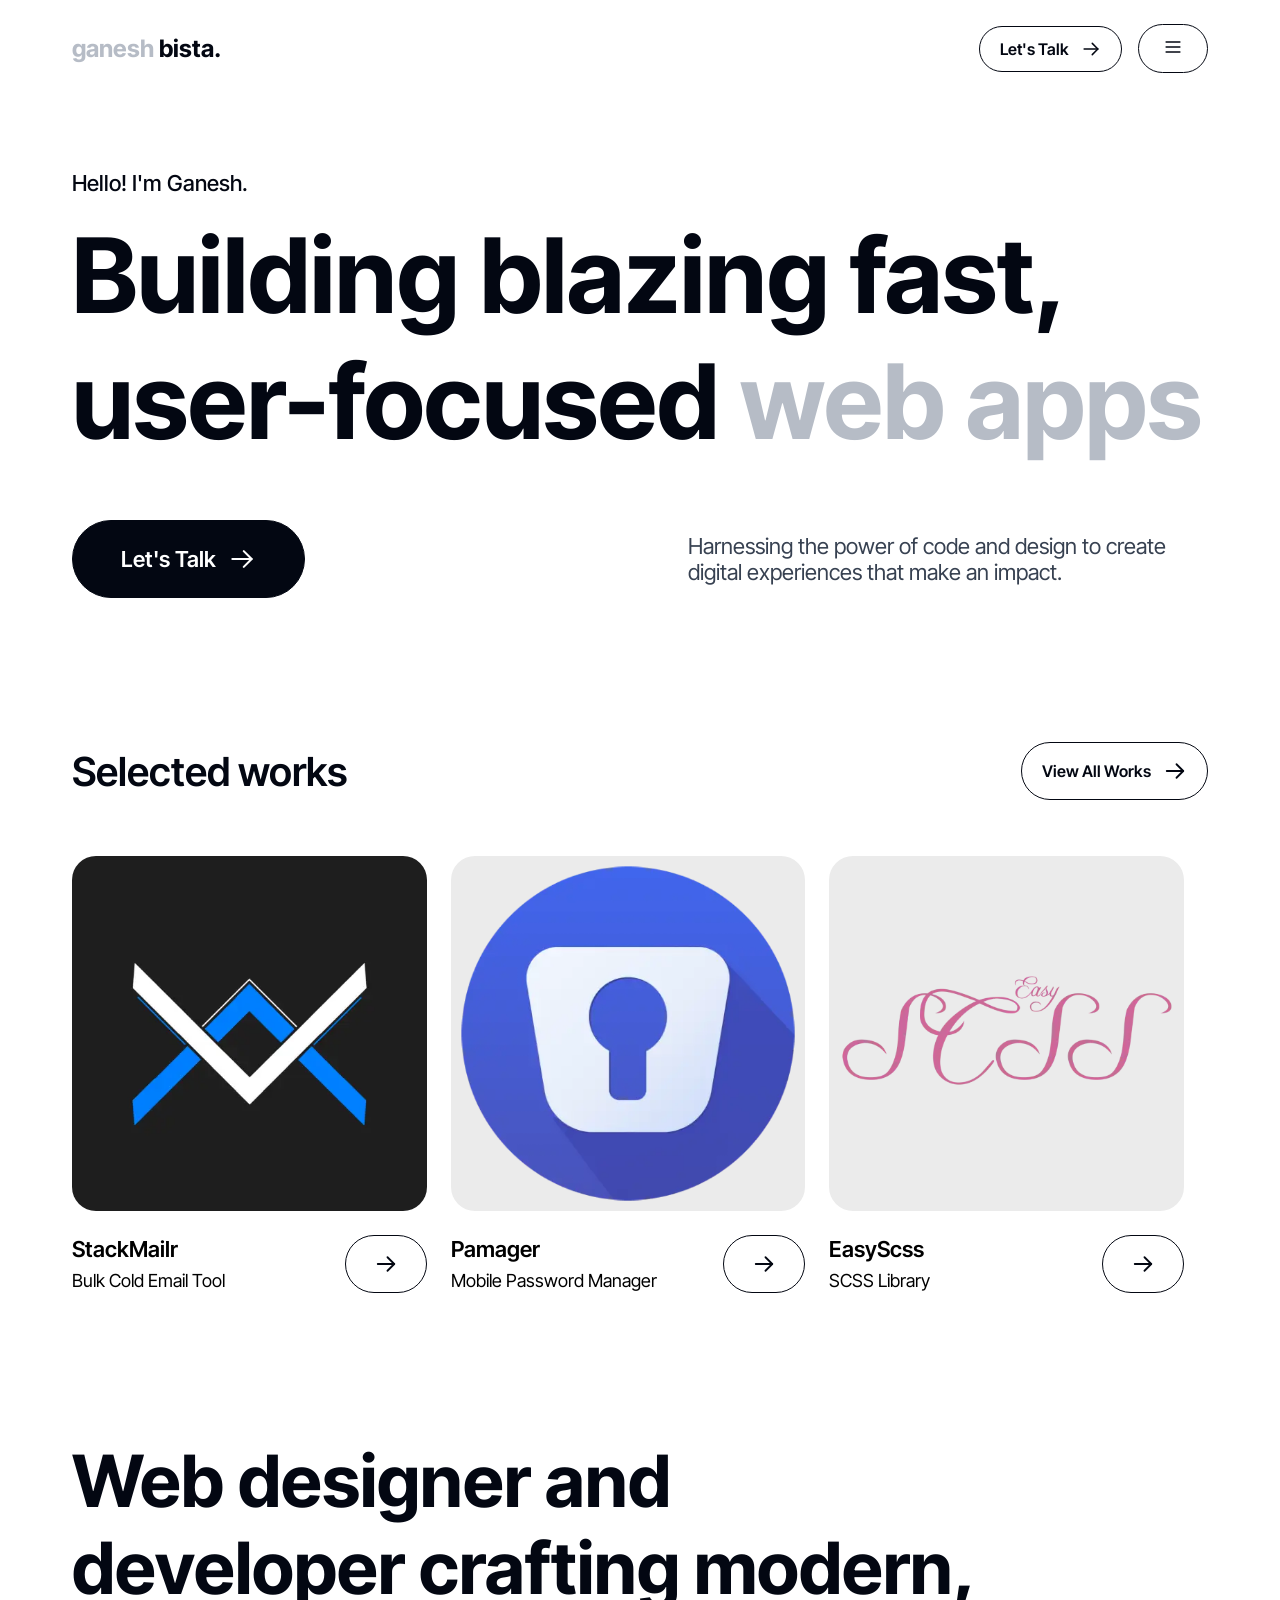
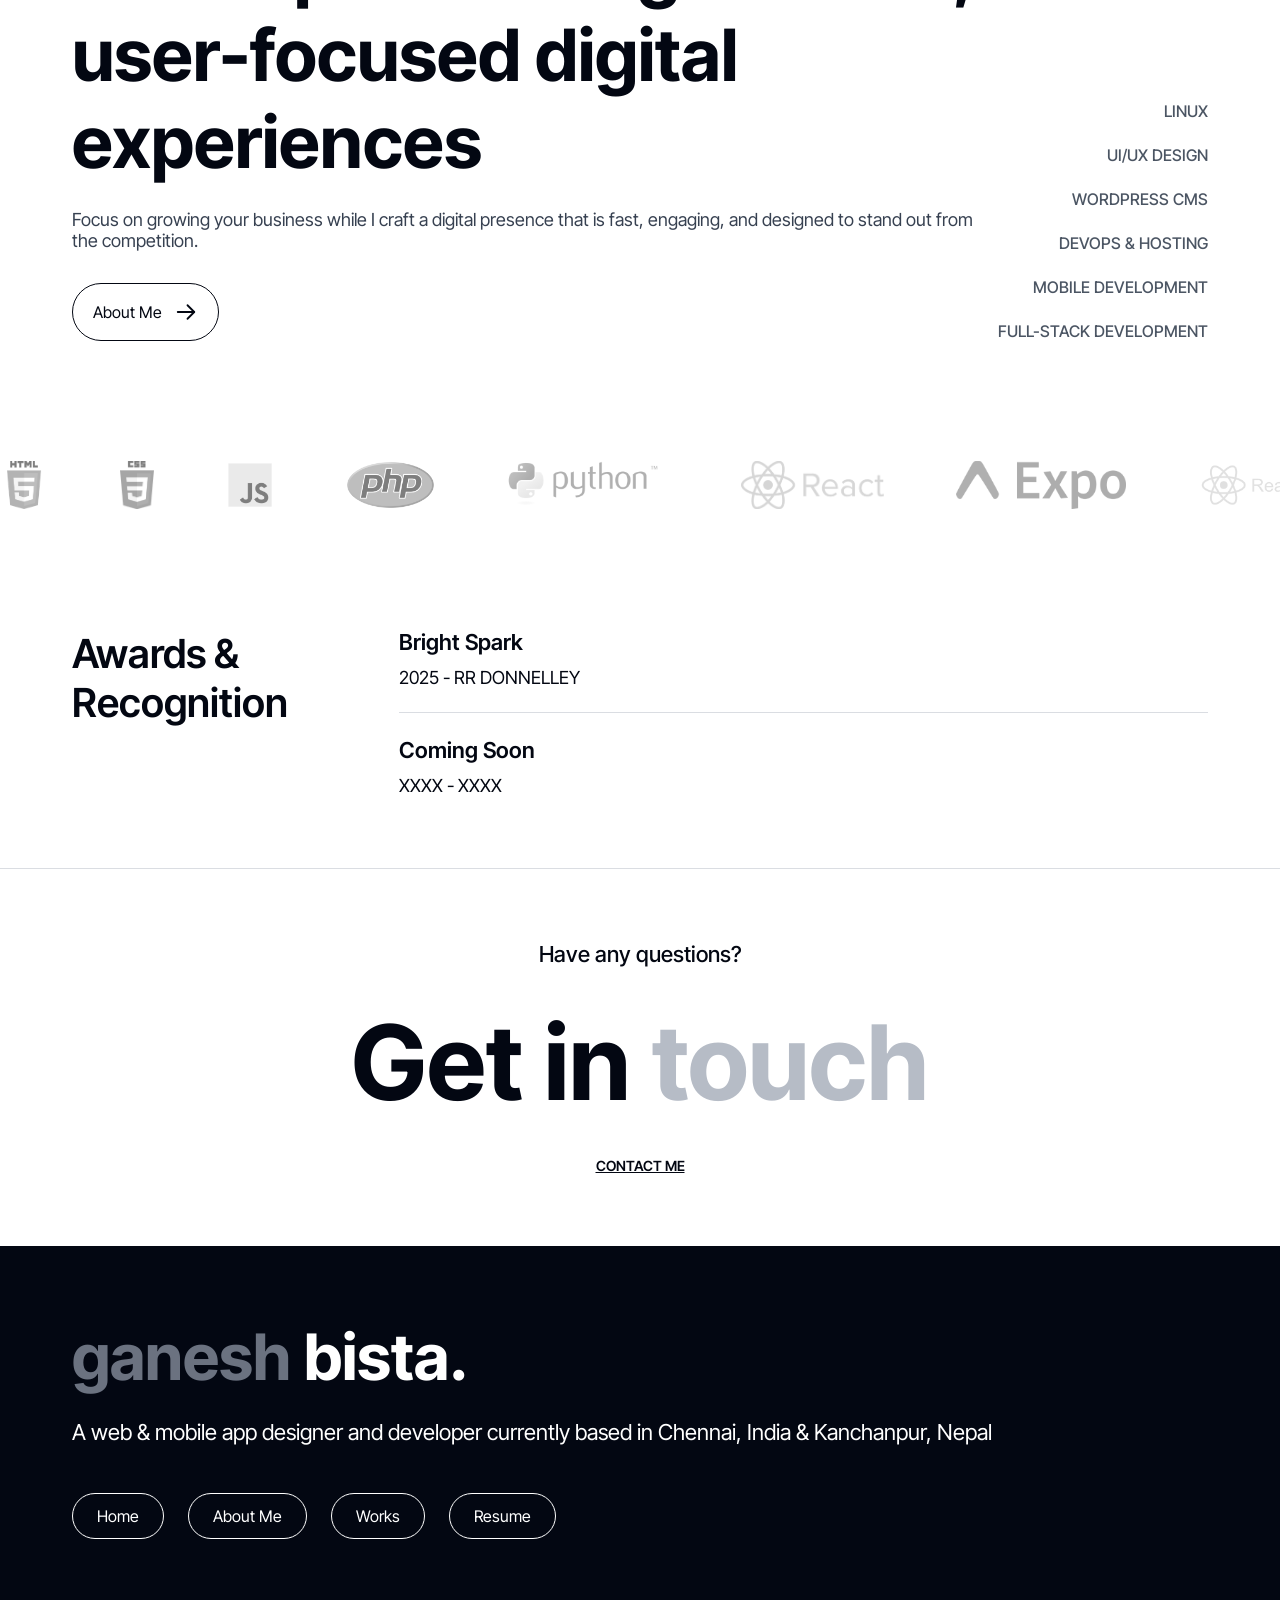
==== index.html @ 6c2a122f "Add files via upload" ====
<!doctype html>
<html lang="en">
  <head>
    <!-- Basic -->
    <meta charset="UTF-8" />
    <meta name="viewport" content="width=device-width, initial-scale=1.0" />

    <title>Ganesh Bista | Full Stack Web & Mobile App Developer</title>

    <meta
      name="description"
      content="Ganesh Bista is a full-stack web and mobile app developer based in Chennai, India and Nepal. Building blazing fast, user-focused websites, web apps, and mobile applications."
    />

    <meta name="author" content="Ganesh Bista" />
    <meta name="robots" content="index, follow, max-image-preview:large" />
    <meta name="googlebot" content="index, follow" />
    <meta name="theme-color" content="#ffffff" />
    <meta name="color-scheme" content="light" />

    <!-- Canonical -->
    <link rel="canonical" href="https://ganeshbista.com/" />

    <!-- Favicon -->
    <link rel="icon" href="./assets/images/favicon.ico" sizes="any" />
    <link rel="icon" type="image/png" href="./assets/images/favicon.png" />

    <!-- Open Graph (Facebook, Discord, LinkedIn, WhatsApp, Telegram) -->
    <meta property="og:type" content="website" />
    <meta property="og:site_name" content="Ganesh Bista" />
    <meta property="og:title" content="Ganesh Bista | Full Stack Developer" />
    <meta
      property="og:description"
      content="Building blazing fast, user-focused web and mobile applications with modern technologies."
    />
    <meta property="og:url" content="https://ganeshbista.com/" />
    <meta
      property="og:image"
      content="https://ganeshbista.com/assets/images/embed.png"
    />
    <meta property="og:image:width" content="1200" />
    <meta property="og:image:height" content="630" />
    <meta property="og:image:alt" content="Ganesh Bista Portfolio" />
    <meta property="og:locale" content="en_US" />

    <!-- Twitter / X -->
    <meta name="twitter:card" content="summary_large_image" />
    <meta name="twitter:title" content="Ganesh Bista | Full Stack Developer" />
    <meta
      name="twitter:description"
      content="Building blazing fast, user-focused web and mobile applications."
    />
    <meta
      name="twitter:image"
      content="https://ganeshbista.com/assets/images/embed.png"
    />
    <!-- <meta name="twitter:creator" content="@ganeshbistakaji" /> -->

    <!-- Mobile -->
    <!-- <meta name="mobile-web-app-capable" content="yes" /> -->
    <!-- <meta name="apple-mobile-web-app-capable" content="yes" /> -->
    <!-- <meta name="apple-mobile-web-app-title" content="Ganesh Bista" /> -->
    <!-- <meta name="apple-mobile-web-app-status-bar-style" content="black" /> -->

    <!-- PWA -->
    <!-- <link rel="manifest" href="/manifest.json" /> -->

    <!-- Preconnect -->
    <link rel="preconnect" href="https://fonts.googleapis.com" />
    <link rel="preconnect" href="https://fonts.gstatic.com" crossorigin />

    <!-- Schema.org JSON-LD -->
    <script type="application/ld+json">
      {
        "@context": "https://schema.org",
        "@type": "Person",
        "name": "Ganesh Bista",
        "url": "https://ganeshbista.com",
        "jobTitle": "Full Stack Web & Mobile App Developer",
        "description": "Full-stack developer specializing in web applications, mobile apps, UI/UX design, and modern digital experiences.",
        "sameAs": [
          "https://github.com/ganeshbistakaji",
          "https://github.com/deadbushmc",
          "https://www.linkedin.com/in/ganesh-bista-444a46316"
        ],
        "knowsAbout": [
          "HTML",
          "CSS",
          "JavaScript",
          "PHP",
          "React",
          "React Native",
          "MySQL",
          "UI UX Design",
          "Mobile Development",
          "Full Stack Development"
        ]
      }
    </script>
    <link rel="stylesheet" href="./assets/style/index.css" />
    <link rel="stylesheet" href="./assets/style/global.css" />
  </head>
  <body>
    <div class="main">
      <header class="navbar">
        <div class="main-nav">
          <a href="./index.html" class="site-icon"
            ><span class="first-name">ganesh</span>
            <span class="last-name">bista.</span></a
          >
          <div class="right">
            <a href="./contact.html" class="contact hide-mb">
              <span>Let's Talk</span>
              <svg
                width="100%"
                height="100%"
                viewBox="0 0 20 20"
                fill="none"
                xmlns="http://www.w3.org/2000/svg"
              >
                <path
                  d="M3.125 10H16.875"
                  stroke="currentColor"
                  stroke-width="1.5"
                  stroke-linecap="round"
                  stroke-linejoin="round"
                ></path>
                <path
                  d="M11.25 4.375L16.875 10L11.25 15.625"
                  stroke="currentColor"
                  stroke-width="1.5"
                  stroke-linecap="round"
                  stroke-linejoin="round"
                ></path>
              </svg>
            </a>

            <button class="hamburger">
              <svg
                class="navbar-inactive-burger"
                width="100%"
                height="100%"
                viewBox="0 0 20 20"
                fill="none"
                xmlns="http://www.w3.org/2000/svg"
              >
                <path
                  d="M3.125 10H16.875"
                  stroke="currentColor"
                  stroke-width="1.5"
                  stroke-linecap="round"
                  stroke-linejoin="round"
                ></path>
                <path
                  d="M3.125 5H16.875"
                  stroke="currentColor"
                  stroke-width="1.5"
                  stroke-linecap="round"
                  stroke-linejoin="round"
                ></path>
                <path
                  d="M3.125 15H16.875"
                  stroke="currentColor"
                  stroke-width="1.5"
                  stroke-linecap="round"
                  stroke-linejoin="round"
                ></path>
              </svg>
              <svg
                class="navbar-active-burger"
                width="100%"
                height="100%"
                viewBox="0 0 20 20"
                fill="none"
                xmlns="http://www.w3.org/2000/svg"
              >
                <path
                  d="M15.625 4.375L4.375 15.625"
                  stroke="currentColor"
                  stroke-width="1.5"
                  stroke-linecap="round"
                  stroke-linejoin="round"
                ></path>
                <path
                  d="M15.625 15.625L4.375 4.375"
                  stroke="currentColor"
                  stroke-width="1.5"
                  stroke-linecap="round"
                  stroke-linejoin="round"
                ></path>
              </svg>
            </button>
          </div>
        </div>
        <div class="nav-line-cont">
          <div class="nav-line"></div>
        </div>

        <div class="nav-dropdown">
          <div class="nav-dropdown-inner">
            <ul class="nav-links">
              <li class="nav-link">
                <a href="./index.html" class="link">Home<span>(01)</span></a>
                <a href="./index.html" class="button-link hide-mb">
                  <svg
                    width="100%"
                    height="100%"
                    viewBox="0 0 20 20"
                    fill="none"
                    xmlns="http://www.w3.org/2000/svg"
                  >
                    <path
                      d="M3.125 10H16.875"
                      stroke="currentColor"
                      stroke-width="1.5"
                      stroke-linecap="round"
                      stroke-linejoin="round"
                    ></path>
                    <path
                      d="M11.25 4.375L16.875 10L11.25 15.625"
                      stroke="currentColor"
                      stroke-width="1.5"
                      stroke-linecap="round"
                      stroke-linejoin="round"
                    ></path>
                  </svg>
                </a>
              </li>
              <li class="nav-link">
                <a href="./about.html" class="link"
                  >About Me<span>(02)</span></a
                >
                <a href="./about.html" class="button-link hide-mb">
                  <svg
                    width="100%"
                    height="100%"
                    viewBox="0 0 20 20"
                    fill="none"
                    xmlns="http://www.w3.org/2000/svg"
                  >
                    <path
                      d="M3.125 10H16.875"
                      stroke="currentColor"
                      stroke-width="1.5"
                      stroke-linecap="round"
                      stroke-linejoin="round"
                    ></path>
                    <path
                      d="M11.25 4.375L16.875 10L11.25 15.625"
                      stroke="currentColor"
                      stroke-width="1.5"
                      stroke-linecap="round"
                      stroke-linejoin="round"
                    ></path>
                  </svg>
                </a>
              </li>
              <li class="nav-link">
                <a href="./works.html" class="link">Works<span>(03)</span></a>
                <a href="./works.html" class="button-link hide-mb">
                  <svg
                    width="100%"
                    height="100%"
                    viewBox="0 0 20 20"
                    fill="none"
                    xmlns="http://www.w3.org/2000/svg"
                  >
                    <path
                      d="M3.125 10H16.875"
                      stroke="currentColor"
                      stroke-width="1.5"
                      stroke-linecap="round"
                      stroke-linejoin="round"
                    ></path>
                    <path
                      d="M11.25 4.375L16.875 10L11.25 15.625"
                      stroke="currentColor"
                      stroke-width="1.5"
                      stroke-linecap="round"
                      stroke-linejoin="round"
                    ></path>
                  </svg>
                </a>
              </li>
            </ul>

            <div class="nav-line-cont-inner">
              <div class="nav-line"></div>
            </div>

            <div class="socials">
              <div class="socials-left">
                <p class="follow-me-txt">Follow me.</p>
                <ul class="socials-link">
                  <li class="social-link">
                    <a
                      target="_blank"
                      href="https://github.com/ganeshbistakaji"
                      class="link"
                      >Github<span>(@ganeshbistakaji)</span>
                      <svg
                        width="100%"
                        height="100%"
                        viewBox="0 0 24 24"
                        fill="none"
                        xmlns="http://www.w3.org/2000/svg"
                      >
                        <path
                          d="M6 18L18 6"
                          stroke="currentColor"
                          stroke-width="1.5"
                          stroke-linecap="round"
                          stroke-linejoin="round"
                        ></path>
                        <path
                          d="M8.25 6H18V15.75"
                          stroke="currentColor"
                          stroke-width="1.5"
                          stroke-linecap="round"
                          stroke-linejoin="round"
                        ></path></svg
                    ></a>
                  </li>
                  <li class="social-link">
                    <a
                      target="_blank"
                      href="https://github.com/deadbushmc"
                      class="link"
                      >Github<span>(@deadbushmc)</span>
                      <svg
                        width="100%"
                        height="100%"
                        viewBox="0 0 24 24"
                        fill="none"
                        xmlns="http://www.w3.org/2000/svg"
                      >
                        <path
                          d="M6 18L18 6"
                          stroke="currentColor"
                          stroke-width="1.5"
                          stroke-linecap="round"
                          stroke-linejoin="round"
                        ></path>
                        <path
                          d="M8.25 6H18V15.75"
                          stroke="currentColor"
                          stroke-width="1.5"
                          stroke-linecap="round"
                          stroke-linejoin="round"
                        ></path></svg
                    ></a>
                  </li>
                  <li class="social-link">
                    <a
                      target="_blank"
                      href="https://in.linkedin.com/in/ganesh-bista-444a46316"
                      class="link"
                      >Linked in
                      <svg
                        width="100%"
                        height="100%"
                        viewBox="0 0 24 24"
                        fill="none"
                        xmlns="http://www.w3.org/2000/svg"
                      >
                        <path
                          d="M6 18L18 6"
                          stroke="currentColor"
                          stroke-width="1.5"
                          stroke-linecap="round"
                          stroke-linejoin="round"
                        ></path>
                        <path
                          d="M8.25 6H18V15.75"
                          stroke="currentColor"
                          stroke-width="1.5"
                          stroke-linecap="round"
                          stroke-linejoin="round"
                        ></path></svg
                    ></a>
                  </li>
                </ul>
              </div>
              <div class="socials-right">
                <p class="query">Reach out to me.</p>
                <form id="query-form-nav" class="query-form-nav">
                  <input
                    type="text"
                    id="query-nav-msg"
                    placeholder="Write your query"
                    required
                  />
                  <button type="submit">
                    <svg
                      width="100%"
                      height="100%"
                      viewBox="0 0 24 24"
                      fill="none"
                      xmlns="http://www.w3.org/2000/svg"
                    >
                      <path
                        d="M6 18L18 6"
                        stroke="currentColor"
                        stroke-width="1.5"
                        stroke-linecap="round"
                        stroke-linejoin="round"
                      ></path>
                      <path
                        d="M8.25 6H18V15.75"
                        stroke="currentColor"
                        stroke-width="1.5"
                        stroke-linecap="round"
                        stroke-linejoin="round"
                      ></path>
                    </svg>
                  </button>
                </form>
              </div>
            </div>
          </div>
        </div>
      </header>

      <section class="section-intro section-boxed">
        <p class="greetings">Hello! I'm Ganesh.</p>
        <h1 class="basic-bio">
          Building blazing fast, user-focused <span>web apps</span>
        </h1>
        <div class="contact-page">
          <a href="./contact.html" class="contact">
            <span>Let's Talk</span>
            <svg
              width="100%"
              height="100%"
              viewBox="0 0 20 20"
              fill="none"
              xmlns="http://www.w3.org/2000/svg"
            >
              <path
                d="M3.125 10H16.875"
                stroke="currentColor"
                stroke-width="1.5"
                stroke-linecap="round"
                stroke-linejoin="round"
              ></path>
              <path
                d="M11.25 4.375L16.875 10L11.25 15.625"
                stroke="currentColor"
                stroke-width="1.5"
                stroke-linecap="round"
                stroke-linejoin="round"
              ></path>
            </svg>
          </a>

          <p class="contact-desc">
            Harnessing the power of code and design to create digital
            experiences that make an impact.
          </p>
        </div>
      </section>

      <section class="section-works section-boxed">
        <div class="top">
          <p class="section-title">Selected works</p>
          <a href="/works" class="works hide-mb">
            <span>View All Works</span>
            <svg
              width="100%"
              height="100%"
              viewBox="0 0 20 20"
              fill="none"
              xmlns="http://www.w3.org/2000/svg"
            >
              <path
                d="M3.125 10H16.875"
                stroke="currentColor"
                stroke-width="1.5"
                stroke-linecap="round"
                stroke-linejoin="round"
              ></path>
              <path
                d="M11.25 4.375L16.875 10L11.25 15.625"
                stroke="currentColor"
                stroke-width="1.5"
                stroke-linecap="round"
                stroke-linejoin="round"
              ></path>
            </svg>
          </a>
        </div>
        <ul class="all-works">
          <li class="work">
            <a
              href="https://github.com/ganeshbistakaji/StackMailr"
              class="work-img-cont"
            >
              <img
                src="./assets/images/stackMailr.webp"
                alt=""
                class="work-img"
              />
            </a>
            <div class="work-desc">
              <div class="left">
                <p class="work-title">StackMailr</p>
                <p class="work-type">Bulk Cold Email Tool</p>
              </div>
              <a
                href="https://github.com/ganeshbistakaji/StackMailr"
                class="work-view-more"
              >
                <svg
                  width="100%"
                  height="100%"
                  viewBox="0 0 20 20"
                  fill="none"
                  xmlns="http://www.w3.org/2000/svg"
                >
                  <path
                    d="M3.125 10H16.875"
                    stroke="currentColor"
                    stroke-width="1.5"
                    stroke-linecap="round"
                    stroke-linejoin="round"
                  ></path>
                  <path
                    d="M11.25 4.375L16.875 10L11.25 15.625"
                    stroke="currentColor"
                    stroke-width="1.5"
                    stroke-linecap="round"
                    stroke-linejoin="round"
                  ></path>
                </svg>
              </a>
            </div>
          </li>
          <li class="work">
            <a
              href="https://github.com/ganeshbistakaji/Pamager"
              class="work-img-cont"
            >
              <img src="./assets/images/pamager.webp" alt="" class="work-img" />
            </a>
            <div class="work-desc">
              <div class="left">
                <p class="work-title">Pamager</p>
                <p class="work-type">Mobile Password Manager</p>
              </div>
              <a
                href="https://github.com/ganeshbistakaji/Pamager"
                class="work-view-more"
              >
                <svg
                  width="100%"
                  height="100%"
                  viewBox="0 0 20 20"
                  fill="none"
                  xmlns="http://www.w3.org/2000/svg"
                >
                  <path
                    d="M3.125 10H16.875"
                    stroke="currentColor"
                    stroke-width="1.5"
                    stroke-linecap="round"
                    stroke-linejoin="round"
                  ></path>
                  <path
                    d="M11.25 4.375L16.875 10L11.25 15.625"
                    stroke="currentColor"
                    stroke-width="1.5"
                    stroke-linecap="round"
                    stroke-linejoin="round"
                  ></path>
                </svg>
              </a>
            </div>
          </li>
          <li class="work">
            <a
              href="https://github.com/ganeshbistakaji/EasySCSS"
              class="work-img-cont"
            >
              <img
                src="./assets/images/easyScss.webp"
                alt=""
                class="work-img"
              />
            </a>
            <div class="work-desc">
              <div class="left">
                <p class="work-title">EasyScss</p>
                <p class="work-type">SCSS Library</p>
              </div>
              <a
                href="https://github.com/ganeshbistakaji/EasySCSS"
                class="work-view-more"
              >
                <svg
                  width="100%"
                  height="100%"
                  viewBox="0 0 20 20"
                  fill="none"
                  xmlns="http://www.w3.org/2000/svg"
                >
                  <path
                    d="M3.125 10H16.875"
                    stroke="currentColor"
                    stroke-width="1.5"
                    stroke-linecap="round"
                    stroke-linejoin="round"
                  ></path>
                  <path
                    d="M11.25 4.375L16.875 10L11.25 15.625"
                    stroke="currentColor"
                    stroke-width="1.5"
                    stroke-linecap="round"
                    stroke-linejoin="round"
                  ></path>
                </svg>
              </a>
            </div>
          </li>
        </ul>
        <a href="/works" class="works-mb hide-pc hide-tb">
          <span>View All Works</span>
          <svg
            width="100%"
            height="100%"
            viewBox="0 0 20 20"
            fill="none"
            xmlns="http://www.w3.org/2000/svg"
          >
            <path
              d="M3.125 10H16.875"
              stroke="currentColor"
              stroke-width="1.5"
              stroke-linecap="round"
              stroke-linejoin="round"
            ></path>
            <path
              d="M11.25 4.375L16.875 10L11.25 15.625"
              stroke="currentColor"
              stroke-width="1.5"
              stroke-linecap="round"
              stroke-linejoin="round"
            ></path>
          </svg>
        </a>
      </section>

      <section class="section-skills section-boxed">
        <div class="left">
          <h2 class="skills-heading">
            Web designer and developer crafting modern, user-focused digital
            experiences
          </h2>
          <p class="skills-desc">
            Focus on growing your business while I craft a digital presence that
            is fast, engaging, and designed to stand out from the competition.
          </p>
          <a href="/about" class="about">
            <span>About Me</span>
            <svg
              width="100%"
              height="100%"
              viewBox="0 0 20 20"
              fill="none"
              xmlns="http://www.w3.org/2000/svg"
            >
              <path
                d="M3.125 10H16.875"
                stroke="currentColor"
                stroke-width="1.5"
                stroke-linecap="round"
                stroke-linejoin="round"
              ></path>
              <path
                d="M11.25 4.375L16.875 10L11.25 15.625"
                stroke="currentColor"
                stroke-width="1.5"
                stroke-linecap="round"
                stroke-linejoin="round"
              ></path>
            </svg>
          </a>
        </div>
        <ul class="skills">
          <li class="skill">
            <p class="skill-name">Linux</p>
          </li>
          <li class="skill">
            <p class="skill-name">UI/UX Design</p>
          </li>
          <li class="skill">
            <p class="skill-name">Wordpress CMS</p>
          </li>
          <li class="skill">
            <p class="skill-name">DevOps & Hosting</p>
          </li>
          <li class="skill">
            <p class="skill-name">Mobile Development</p>
          </li>
          <li class="skill">
            <p class="skill-name">Full-Stack Development</p>
          </li>
        </ul>
      </section>

      <section class="section-lang-tool section-full">
        <ul class="lang-tools">
          <li class="lang-tool">
            <img src="./assets/images/skills/html.png" alt="" />
          </li>
          <li class="lang-tool">
            <img src="./assets/images/skills/css.png" alt="" />
          </li>
          <li class="lang-tool">
            <img src="./assets/images/skills/js.png" alt="" />
          </li>
          <li class="lang-tool">
            <img src="./assets/images/skills/php.png" alt="" />
          </li>
          <li class="lang-tool">
            <img src="./assets/images/skills/python.png" alt="" />
          </li>
          <li class="lang-tool">
            <img src="./assets/images/skills/react.png" alt="" />
          </li>
          <li class="lang-tool">
            <img src="./assets/images/skills/expo.png" alt="" />
          </li>
          <li class="lang-tool">
            <img src="./assets/images/skills/react-native.png" alt="" />
          </li>
          <li class="lang-tool">
            <img src="./assets/images/skills/mysql.png" alt="" />
          </li>
          <li class="lang-tool">
            <img src="./assets/images/skills/ubuntu.png" alt="" />
          </li>
          <li class="lang-tool">
            <img src="./assets/images/skills/debian.webp" alt="" />
          </li>
          <li class="lang-tool">
            <img src="./assets/images/skills/vscode.png" alt="" />
          </li>
          <li class="lang-tool">
            <img src="./assets/images/skills/xampp.png" alt="" />
          </li>
          <li class="lang-tool">
            <img src="./assets/images/skills/figma.webp" alt="" />
          </li>
        </ul>
        <ul class="lang-tools" aria-hidden>
          <li class="lang-tool">
            <img src="./assets/images/skills/html.png" alt="" />
          </li>
          <li class="lang-tool">
            <img src="./assets/images/skills/css.png" alt="" />
          </li>
          <li class="lang-tool">
            <img src="./assets/images/skills/js.png" alt="" />
          </li>
          <li class="lang-tool">
            <img src="./assets/images/skills/php.png" alt="" />
          </li>
          <li class="lang-tool">
            <img src="./assets/images/skills/python.png" alt="" />
          </li>
          <li class="lang-tool">
            <img src="./assets/images/skills/react.png" alt="" />
          </li>
          <li class="lang-tool">
            <img src="./assets/images/skills/expo.png" alt="" />
          </li>
          <li class="lang-tool">
            <img src="./assets/images/skills/react-native.png" alt="" />
          </li>
          <li class="lang-tool">
            <img src="./assets/images/skills/mysql.png" alt="" />
          </li>
          <li class="lang-tool">
            <img src="./assets/images/skills/ubuntu.png" alt="" />
          </li>
          <li class="lang-tool">
            <img src="./assets/images/skills/debian.webp" alt="" />
          </li>
          <li class="lang-tool">
            <img src="./assets/images/skills/vscode.png" alt="" />
          </li>
          <li class="lang-tool">
            <img src="./assets/images/skills/xampp.png" alt="" />
          </li>
          <li class="lang-tool">
            <img src="./assets/images/skills/figma.webp" alt="" />
          </li>
        </ul>
      </section>

      <section class="section-recognition section-boxed">
        <div class="inner-section">
          <div class="left">
            <h4 class="recognition-main-title">Awards & Recognition</h4>
          </div>
          <div class="right">
            <div class="recognition">
              <h4 class="recognition-title">Bright Spark</h4>
              <p class="recognition-type">2025 - RR Donnelley</p>
            </div>
            <div class="recognition-divider"></div>
            <div class="recognition">
              <h4 class="recognition-title">Coming Soon</h4>
              <p class="recognition-type">XXXX - XXXX</p>
            </div>
            <!-- <div class="recognition-divider"></div> -->
          </div>
        </div>
      </section>

      <section class="section-divider section-full"></section>

      <section class="section-get-in-touch section-boxed">
        <p class="query-desc">Have any questions?</p>
        <h2 class="query-title">Get in <span>touch</span></h2>
        <a href="./contact.html" class="contact">Contact Me</a>
      </section>

      <footer class="footer">
        <div class="footer-inner section-boxed">
          <a href="./index.html" class="site-icon-footer"
            ><span class="first-name">ganesh</span>
            <span class="last-name">bista.</span></a
          >
          <p class="site-desc">
            A web & mobile app designer and developer currently based in
            Chennai, India & Kanchanpur, Nepal
          </p>

          <ul class="links-list">
            <li class="link-list">
              <a href="./index.html" class="link">Home</a>
            </li>
            <li class="link-list">
              <a href="./about.html" class="link">About Me</a>
            </li>
            <li class="link-list">
              <a href="./works.html" class="link">Works</a>
            </li>
            <li class="link-list">
              <a
                target="_blank"
                href="https://drive.google.com/file/d/1GgtidjR2J9SiM4xgHislD2yOGRKMNH2o/view?usp=sharing"
                class="link"
                >Resume</a
              >
            </li>
          </ul>
        </div>
      </footer>
    </div>

    <script src="./assets/js/navbar.js"></script>
    <script src="./assets/js/contact.js"></script>
  </body>
</html>
---- assets/style/index.css ----
@import url("https://fonts.googleapis.com/css2?family=Inter+Tight:ital,wght@0,100..900;1,100..900&display=swap");
.section-intro,
.section-works {
  display: flex;
  flex-direction: column;
}

.section-skills {
  display: flex;
}

.section-intro .greetings {
  font-size: 22px;
  font-weight: 500;
  color: #030712;
  margin-bottom: 16px;
}
.section-intro .basic-bio {
  font-size: 104px;
  font-weight: 700;
  color: #030712;
  margin-bottom: 56px;
}
.section-intro .basic-bio span {
  color: #B6BCC6;
}
.section-intro .contact-page {
  width: 100%;
  display: flex;
  align-items: center;
  justify-content: space-between;
  gap: 24px;
}
.section-intro .contact-page .contact {
  padding: 24px 48px;
  font-size: 22px;
  font-weight: 600;
  display: flex;
  align-items: center;
  gap: 12px;
  color: #ffffff;
  border: 1px solid #030712;
  background-color: #030712;
  border-radius: 1000px;
  transition: all 0.2s ease;
}
.section-intro .contact-page .contact svg {
  width: 28px;
  height: 28px;
}
.section-intro .contact-page .contact svg path {
  stroke: #ffffff;
  transition: all 0.2s ease;
}
.section-intro .contact-page .contact:hover {
  color: #030712;
  background-color: #ffffff;
  gap: 16px;
}
.section-intro .contact-page .contact:hover svg path {
  stroke: #030712;
}
.section-intro .contact-page .contact-desc {
  font-size: 22px;
  font-weight: 400;
  color: #374151;
}

.section-works .top {
  width: 100%;
  display: flex;
  align-items: center;
  justify-content: space-between;
  gap: 24px;
}
.section-works .top .section-title {
  color: #030712;
  font-weight: 600;
}
.section-works .top .works {
  font-weight: 600;
  font-size: 16px;
  border-radius: 100000px;
  color: #030712;
  background-color: transparent;
  padding: 16px 20px;
  border: 1px solid #030712;
  display: flex;
  gap: 12px;
  align-items: center;
  opacity: 1;
  transition: all 0.2s ease;
}
.section-works .top .works svg {
  width: 24px;
  height: 24px;
}
.section-works .top .works svg path {
  stroke: #030712;
}
.section-works .top .works:hover {
  opacity: 0.6;
}
.section-works .all-works {
  width: 100%;
  list-style-type: none;
  display: flex;
  -moz-column-gap: 24px;
       column-gap: 24px;
  flex-wrap: wrap;
}
.section-works .all-works .work {
  display: flex;
  flex-direction: column;
  gap: 24px;
  border-radius: 24px;
}
.section-works .all-works .work .work-img-cont {
  width: 100%;
  aspect-ratio: 1/1;
  display: flex;
  align-items: center;
  justify-content: center;
  border-radius: 24px;
  background-color: #EBEBEB;
  overflow: hidden;
  opacity: 1;
  transition: all 0.2s ease;
}
.section-works .all-works .work .work-img-cont:hover {
  opacity: 0.6;
}
.section-works .all-works .work .work-img-cont .work-img {
  width: 100%;
  height: auto;
}
.section-works .all-works .work .work-desc {
  display: flex;
  align-items: center;
  justify-content: space-between;
}
.section-works .all-works .work .work-desc .left .work-title {
  font-size: 22px;
  font-weight: 600;
  margin-bottom: 8px;
}
.section-works .all-works .work .work-desc .left .work-type {
  font-size: 18px;
  font-weight: 400;
}
.section-works .all-works .work .work-desc .work-view-more {
  border: 1px solid #030712;
  border-radius: 10000px;
  opacity: 1;
  display: flex;
  align-items: center;
  justify-content: center;
  transition: all 0.2s ease;
}
.section-works .all-works .work .work-desc .work-view-more svg path {
  stroke: #030712;
}
.section-works .all-works .work .work-desc .work-view-more:hover {
  opacity: 0.6;
}
.section-works .works-mb {
  width: 100%;
  font-weight: 600;
  border-radius: 100000px;
  font-size: 16px;
  color: #030712;
  background-color: transparent;
  display: flex;
  align-items: center;
  justify-content: center;
  padding: 16px 20px;
  border: 1px solid #030712;
  display: flex;
  gap: 12px;
  align-items: center;
  opacity: 1;
  transition: all 0.2s ease;
}
.section-works .works-mb svg {
  width: 24px;
  height: 24px;
}
.section-works .works-mb svg path {
  stroke: #030712;
}
.section-works .works-mb:hover {
  opacity: 0.6;
}

.section-skills {
  align-items: flex-end;
  justify-content: space-between;
}
.section-skills .left {
  flex: 1;
}
.section-skills .left .skills-heading {
  font-family: 600;
  color: #030712;
}
.section-skills .left .skills-desc {
  font-family: 400;
  color: #374151;
  margin-bottom: 32px;
}
.section-skills .left .about {
  padding: 16px 20px;
  border: 1px solid #030712;
  color: #030712;
  border-radius: 10000px;
  display: flex;
  align-items: center;
  gap: 12px;
  justify-content: space-between;
  background-color: transparent;
  opacity: 1;
  transition: all 0.3 ease;
}
.section-skills .left .about svg {
  width: 24px;
  height: 24px;
}
.section-skills .left .about svg path {
  stroke: #030712;
}
.section-skills .left .about:hover {
  opacity: 0.6;
}
.section-skills .skills {
  list-style-type: none;
  display: flex;
  flex-direction: column;
  gap: 24px;
}
.section-skills .skills .skill .skill-name {
  font-size: 16px;
  font-weight: 500;
  color: #4b5563;
  text-transform: uppercase;
}

.section-lang-tool {
  overflow-x: auto;
  display: flex;
  -ms-overflow-style: none;
  scrollbar-width: none;
}
.section-lang-tool .lang-tools {
  height: 48px;
  display: flex;
  align-items: center;
  justify-content: center;
  gap: 72px;
  list-style-type: none;
  padding: 0px 72px 0px 0px;
  margin: 0;
  animation: spin 50s infinite linear;
}
.section-lang-tool .lang-tools .lang-tool {
  flex: 0 0 max-content;
  height: 100%;
}
.section-lang-tool .lang-tools .lang-tool img {
  height: 100%;
  width: auto;
  display: block;
  filter: grayscale(100%);
  opacity: 0.5;
}
.section-lang-tool::-webkit-scrollbar {
  display: none;
}

.section-recognition .inner-section {
  width: 100%;
  display: flex;
  align-items: start;
  justify-content: space-between;
}
.section-recognition .inner-section .left .recognition-main-title {
  font-weight: 600;
  color: #030712;
}
.section-recognition .inner-section .right {
  flex: 1;
  display: flex;
  flex-direction: column;
}
.section-recognition .inner-section .right .recognition .recognition-title {
  margin-bottom: 12px;
  font-size: 22px;
  font-weight: 600;
  color: #030712;
}
.section-recognition .inner-section .right .recognition .recognition-type {
  font-weight: 400;
  color: #030712;
  text-transform: uppercase;
  font-size: 18px;
}
.section-recognition .inner-section .right .recognition-divider {
  background-color: #B6BCC6;
  width: 100%;
  height: 1px;
  opacity: 0.5;
}

.section-divider {
  padding: 0px !important;
  background-color: #B6BCC6;
  height: 1px !important;
  opacity: 0.5;
}

.section-get-in-touch {
  display: flex;
  flex-direction: column;
  gap: 32px;
  align-items: center;
}
.section-get-in-touch .query-desc {
  color: #030712;
  font-size: 22px;
  font-weight: 500;
  text-align: center;
}
.section-get-in-touch .query-title {
  color: #030712;
  font-weight: 700;
  text-align: center;
}
.section-get-in-touch .query-title span {
  color: #B6BCC6;
}
.section-get-in-touch .contact {
  color: #030712;
  text-decoration: underline;
  font-size: 14px;
  font-weight: 600;
  text-transform: uppercase;
  opacity: 1;
  transition: all 0.2s ease;
}
.section-get-in-touch .contact:hover {
  opacity: 0.6;
}

@media only screen and (min-width: 1025px) {
  .section-intro .greetings {
    font-size: 22px;
    font-weight: 500;
  }
  .section-intro .basic-bio {
    font-size: 104px;
    font-weight: 700;
  }
  .section-intro .contact-page .contact-desc {
    max-width: 520px;
    width: 100%;
  }
  .section-works {
    gap: 56px;
  }
  .section-works .top .section-title {
    font-size: 40px;
  }
  .section-works .all-works {
    row-gap: 72px;
  }
  .section-works .all-works .work {
    width: calc(33.33% - 24px);
  }
  .section-works .all-works .work .work-view-more {
    padding: 16px 28px;
  }
  .section-works .all-works .work .work-view-more svg {
    width: 24px;
    height: 24px;
  }
  .section-skills .left {
    flex: 1;
  }
  .section-skills .left .skills-heading {
    font-size: 72px;
    margin-bottom: 24px;
  }
  .section-skills .left .skills-desc {
    font-size: 18px;
  }
  .section-skills .left .about {
    width: -moz-max-content;
    width: max-content;
  }
  .section-skills .skills {
    width: -moz-max-content;
    width: max-content;
  }
  .section-skills .skills .skill-name {
    text-align: right;
  }
  .section-full {
    padding: 48px 0px;
  }
  .section-recognition .inner-section {
    gap: 112px;
  }
  .section-recognition .inner-section .left {
    width: 215px;
  }
  .section-recognition .inner-section .left .recognition-main-title {
    font-size: 40px;
  }
  .section-recognition .inner-section .right {
    gap: 24px;
  }
  .section-get-in-touch .query-title {
    font-size: 104px;
  }
}
@media only screen and (min-width: 768px) and (max-width: 1024px) {
  .section-intro .greetings {
    font-size: 22px;
    font-weight: 500;
  }
  .section-intro .basic-bio {
    font-size: 104px;
    font-weight: 700;
  }
  .section-intro .contact-page {
    flex-direction: column;
    align-items: flex-start;
  }
  .section-intro .contact-page .contact-desc {
    max-width: 100%;
    width: 100%;
  }
  .section-works {
    gap: 56px;
  }
  .section-works .top .section-title {
    font-size: 40px;
  }
  .section-works .all-works {
    row-gap: 32px;
  }
  .section-works .all-works .work {
    width: calc(50% - 24px);
  }
  .section-works .all-works .work .work-view-more {
    padding: 16px 28px;
  }
  .section-works .all-works .work .work-view-more svg {
    width: 24px;
    height: 24px;
  }
  .section-skills .left {
    flex: 1;
  }
  .section-skills .left .skills-heading {
    font-size: 72px;
    margin-bottom: 24px;
  }
  .section-skills .left .skills-desc {
    font-size: 18px;
  }
  .section-skills .left .about {
    width: -moz-max-content;
    width: max-content;
  }
  .section-skills .skills {
    width: -moz-max-content;
    width: max-content;
  }
  .section-skills .skills .skill-name {
    text-align: right;
  }
  .section-full {
    padding: 48px 0px;
  }
  .section-recognition .inner-section {
    gap: 40px;
    flex-direction: column;
  }
  .section-recognition .inner-section .left {
    width: 100%;
  }
  .section-recognition .inner-section .left .recognition-main-title {
    font-size: 40px;
  }
  .section-recognition .inner-section .right {
    width: 100%;
    gap: 24px;
  }
  .section-get-in-touch .query-title {
    font-size: 104px;
  }
}
@media only screen and (max-width: 767px) {
  .section-intro .greetings {
    font-size: 22px;
    font-weight: 500;
  }
  .section-intro .basic-bio {
    font-size: 60px;
    font-weight: 700;
  }
  .section-intro .contact-page {
    flex-direction: column;
    align-items: flex-start;
  }
  .section-intro .contact-page .contact {
    width: 100%;
    justify-content: center;
  }
  .section-intro .contact-page .contact-desc {
    max-width: 100%;
    width: 100%;
  }
  .section-works {
    gap: 32px;
  }
  .section-works .top .section-title {
    font-size: 28px;
  }
  .section-works .all-works {
    row-gap: 32px;
  }
  .section-works .all-works .work {
    width: 100%;
  }
  .section-works .all-works .work .work-view-more {
    padding: 12px 24px;
  }
  .section-works .all-works .work .work-view-more svg {
    width: 20px;
    height: 20px;
  }
  .section-skills {
    flex-direction: column;
    align-items: flex-start;
    gap: 32px;
  }
  .section-skills .left {
    flex: 1;
  }
  .section-skills .left .skills-heading {
    font-size: 52px;
    margin-bottom: 16px;
  }
  .section-skills .left .skills-desc {
    font-size: 18px;
  }
  .section-skills .left .about {
    width: 100%;
    justify-content: center;
  }
  .section-skills .skills {
    width: -moz-max-content;
    width: max-content;
  }
  .section-skills .skills .skill-name {
    text-align: left;
  }
  .section-full {
    padding: 40px 0px;
  }
  .section-lang-tool .lang-tools {
    height: 30px;
  }
  .section-recognition .inner-section {
    gap: 40px;
    flex-direction: column;
  }
  .section-recognition .inner-section .left {
    width: 100%;
  }
  .section-recognition .inner-section .left .recognition-main-title {
    font-size: 28px;
  }
  .section-recognition .inner-section .right {
    width: 100%;
    gap: 24px;
  }
  .section-get-in-touch .query-title {
    font-size: 60px;
  }
}
@keyframes spin {
  from {
    translate: 0;
  }
  to {
    translate: -100%;
  }
}/*# sourceMappingURL=index.css.map */
---- assets/style/global.css ----
@import url("https://fonts.googleapis.com/css2?family=Inter+Tight:ital,wght@0,100..900;1,100..900&display=swap");
* {
  margin: 0px;
  padding: 0px;
  box-sizing: border-box;
}

body {
  background-color: #ffffff;
}

.main {
  width: 100%;
  height: auto;
  display: flex;
  flex-direction: column;
  align-items: center;
  justify-content: flex-start;
}
.main .section-boxed {
  width: 100%;
  max-width: 1440px;
  height: auto;
}
.main .section-full {
  width: 100%;
  height: auto;
}

a,
h1,
h2,
h3,
h4,
h5,
h6,
p,
span,
div {
  font-family: "Inter Tight", sans-serif;
  text-decoration: none;
}

.site-icon {
  font-weight: 700;
  opacity: 1;
  font-size: 24px;
  transition: all 0.2s ease;
}
.site-icon:hover {
  opacity: 0.6;
}
.site-icon .first-name {
  color: #B6BCC6;
}
.site-icon .last-name {
  color: #030712;
}

button {
  cursor: pointer;
}

header.navbar {
  width: 100%;
  height: -moz-max-content;
  height: max-content;
  position: relative;
  display: flex;
  flex-direction: column;
  align-items: center;
  background-color: #ffffff;
  transition: all 0.5s ease;
}
header.navbar .main-nav {
  width: 100%;
  max-width: 1440px;
  display: flex;
  align-items: center;
  justify-content: space-between;
  position: relative;
  transition: all 1s ease;
  z-index: 1;
}
header.navbar .main-nav .right {
  width: -moz-max-content;
  width: max-content;
  display: flex;
  align-items: center;
  justify-content: space-between;
  gap: 16px;
}
header.navbar .main-nav .right .contact {
  display: flex;
  align-items: center;
  justify-content: space-between;
  padding: 12px 20px;
  border-radius: 10000px;
  gap: 12px;
  border: 1px solid #030712;
  color: #030712;
  opacity: 1;
  font-weight: 600;
  font-size: 16px;
  transition: all 0.2s ease;
}
header.navbar .main-nav .right .contact:hover {
  opacity: 0.6;
}
header.navbar .main-nav .right .hamburger {
  border: 1px solid #030712;
  border-radius: 10000px;
  background-color: transparent;
  padding: 12px 24px;
  opacity: 1;
  transition: all 0.2s ease;
}
header.navbar .main-nav .right .hamburger:hover {
  opacity: 0.6;
}
header.navbar .main-nav .right .hamburger .navbar-active-burger {
  display: none;
}
header.navbar .main-nav .right svg {
  width: 20px;
  height: auto;
}
header.navbar .main-nav .right svg path {
  stroke: #030712;
  transition: all 0.5s ease;
}
header.navbar .nav-dropdown {
  position: absolute;
  width: 100%;
  height: -moz-max-content;
  height: max-content;
  top: 100%;
  left: 50%;
  transform: translateY(-200%) translateX(-50%);
  background-color: #030712;
  display: flex;
  align-items: flex-start;
  justify-content: center;
  transition: all 0.5s ease;
}
header.navbar .nav-dropdown .nav-dropdown-inner {
  width: 100%;
  max-width: 1440px;
}
header.navbar .nav-dropdown .nav-dropdown-inner .nav-links {
  list-style-type: none;
  display: flex;
  flex-direction: column;
  width: 100%;
  padding-bottom: 24px;
}
header.navbar .nav-dropdown .nav-dropdown-inner .nav-links .nav-link {
  width: 100%;
  display: flex;
  align-items: center;
  justify-content: space-between;
}
header.navbar .nav-dropdown .nav-dropdown-inner .nav-links .nav-link .link {
  font-size: 72px;
  font-weight: 600;
  color: #ffffff;
  opacity: 1;
  transition: all 0.2s ease;
}
header.navbar .nav-dropdown .nav-dropdown-inner .nav-links .nav-link .link span {
  padding-left: 16px;
  font-size: 22px;
  font-weight: 400;
  color: #6b7280;
}
header.navbar .nav-dropdown .nav-dropdown-inner .nav-links .nav-link .link:hover {
  opacity: 0.6;
}
header.navbar .nav-dropdown .nav-dropdown-inner .nav-links .nav-link .button-link {
  padding: 16px 28px;
  border: 1px solid #ffffff;
  opacity: 1;
  transition: all 0.2s ease;
  border-radius: 100000px;
}
header.navbar .nav-dropdown .nav-dropdown-inner .nav-links .nav-link .button-link svg {
  width: 24px;
  height: 24px;
}
header.navbar .nav-dropdown .nav-dropdown-inner .nav-links .nav-link .button-link:hover {
  opacity: 0.6;
}
header.navbar .nav-dropdown .nav-dropdown-inner .socials {
  padding-top: 24px;
  width: 100%;
  display: flex;
  align-items: flex-start;
  justify-content: space-between;
  gap: 56px;
}
header.navbar .nav-dropdown .nav-dropdown-inner .socials .socials-left {
  display: flex;
  flex-direction: column;
  gap: 32px;
  flex: 1;
}
header.navbar .nav-dropdown .nav-dropdown-inner .socials .socials-left .follow-me-txt {
  color: #6b7280;
  font-weight: 600;
  font-size: 22px;
}
header.navbar .nav-dropdown .nav-dropdown-inner .socials .socials-left .socials-link {
  list-style-type: none;
  display: flex;
  flex-wrap: wrap;
  gap: 40px;
}
header.navbar .nav-dropdown .nav-dropdown-inner .socials .socials-left .socials-link .social-link {
  width: -moz-max-content;
  width: max-content;
}
header.navbar .nav-dropdown .nav-dropdown-inner .socials .socials-left .socials-link .social-link .link {
  color: #ffffff;
  font-weight: 500;
  font-size: 16px;
  text-transform: uppercase;
  display: flex;
  align-items: center;
  opacity: 1;
  transition: all 0.2s ease;
}
header.navbar .nav-dropdown .nav-dropdown-inner .socials .socials-left .socials-link .social-link .link span {
  padding-left: 8px;
  font-weight: 400;
  font-size: 14px;
  color: #6b7280;
  text-transform: lowercase;
}
header.navbar .nav-dropdown .nav-dropdown-inner .socials .socials-left .socials-link .social-link .link svg {
  width: 24px;
  height: 24px;
  margin-left: 12px;
}
header.navbar .nav-dropdown .nav-dropdown-inner .socials .socials-left .socials-link .social-link .link svg path {
  stroke: #ffffff;
}
header.navbar .nav-dropdown .nav-dropdown-inner .socials .socials-left .socials-link .social-link .link:hover {
  opacity: 0.6;
}
header.navbar .nav-dropdown .nav-dropdown-inner .socials .socials-right {
  display: flex;
  flex-direction: column;
  gap: 32px;
}
header.navbar .nav-dropdown .nav-dropdown-inner .socials .socials-right .query {
  color: #6b7280;
  font-weight: 600;
  font-size: 22px;
}
header.navbar .nav-dropdown .nav-dropdown-inner .socials .socials-right .query-form-nav {
  width: 100%;
  height: -moz-max-content;
  height: max-content;
  display: flex;
  align-items: center;
  border-bottom: 1px solid #6b7280;
  padding-bottom: 20px;
}
header.navbar .nav-dropdown .nav-dropdown-inner .socials .socials-right .query-form-nav input {
  flex: 1;
  background-color: transparent;
  border: none;
  outline: none;
  color: #ffffff;
  font-size: 16px;
  font-weight: 400;
}
header.navbar .nav-dropdown .nav-dropdown-inner .socials .socials-right .query-form-nav input::-moz-placeholder {
  color: #6b7280;
}
header.navbar .nav-dropdown .nav-dropdown-inner .socials .socials-right .query-form-nav input::placeholder {
  color: #6b7280;
}
header.navbar .nav-dropdown .nav-dropdown-inner .socials .socials-right .query-form-nav button {
  width: -moz-max-content;
  width: max-content;
  height: -moz-max-content;
  height: max-content;
  border: none;
  background-color: transparent;
  opacity: 1;
  transition: all 0.2s ease;
}
header.navbar .nav-dropdown .nav-dropdown-inner .socials .socials-right .query-form-nav button svg {
  width: 24px;
  height: 24px;
}
header.navbar .nav-dropdown .nav-dropdown-inner .socials .socials-right .query-form-nav button svg path {
  stroke: #ffffff;
}
header.navbar .nav-dropdown .nav-dropdown-inner .socials .socials-right .query-form-nav button:hover {
  opacity: 0.6;
}

header.navbar.nav-active {
  background-color: #030712;
}
header.navbar.nav-active .main-nav {
  border-bottom-color: rgba(182, 188, 198, 0.2);
}
header.navbar.nav-active .right .contact,
header.navbar.nav-active .right .hamburger {
  border-color: #ffffff;
}
header.navbar.nav-active svg path {
  stroke: #ffffff !important;
}
header.navbar.nav-active .contact {
  color: #ffffff !important;
}
header.navbar.nav-active .hamburger,
header.navbar.nav-active .contact {
  border-color: #ffffff !important;
}
header.navbar.nav-active .last-name {
  color: #ffffff;
}
header.navbar.nav-active .nav-dropdown {
  transform: translateY(0%) translateX(-50%);
}
header.navbar.nav-active .navbar-inactive-burger {
  display: none;
}
header.navbar.nav-active .navbar-active-burger {
  display: block !important;
  width: 20px !important;
  height: 24px !important;
}

.footer {
  width: 100%;
  display: flex;
  justify-content: center;
  background-color: #030712;
}
.footer .footer-inner {
  max-width: 1440px;
  width: 100%;
  display: flex;
  flex-direction: column;
}
.footer .footer-inner .site-icon-footer {
  font-weight: 700;
  margin-bottom: 24px;
}
.footer .footer-inner .site-icon-footer .first-name {
  color: #6b7280;
}
.footer .footer-inner .site-icon-footer .last-name {
  color: #ffffff;
}
.footer .footer-inner .site-desc {
  font-size: 22px;
  font-weight: 400;
  color: #ffffff;
  margin-bottom: 48px;
}
.footer .footer-inner .links-list {
  width: 100%;
  list-style-type: none;
  display: flex;
  align-items: center;
  flex-wrap: wrap;
  gap: 24px;
}
.footer .footer-inner .links-list .link-list {
  border: 1px solid #ffffff;
  border-radius: 10000px;
  opacity: 1;
  transition: all 0.2s ease;
}
.footer .footer-inner .links-list .link-list .link {
  display: flex;
  padding: 12px 24px;
  color: #ffffff;
}
.footer .footer-inner .links-list .link-list:hover {
  opacity: 0.6;
}

@media only screen and (min-width: 1025px) {
  .hide-pc {
    display: none !important;
  }
  .section-boxed {
    padding: 72px;
  }
  header.navbar .main-nav {
    padding: 24px 72px;
  }
  header.navbar .nav-dropdown-inner {
    padding: 24px 72px 72px 72px;
  }
  header.navbar .nav-dropdown .nav-dropdown-inner .nav-links {
    gap: 40px;
  }
  header.navbar .nav-dropdown .nav-dropdown-inner .nav-links .nav-link .link {
    font-size: 72px;
    font-weight: 600;
  }
  header.navbar .nav-dropdown .nav-dropdown-inner .nav-links .nav-link .link span {
    font-size: 22px;
    font-weight: 400;
  }
  header.navbar .nav-dropdown .nav-dropdown-inner .socials-right {
    width: 35%;
  }
  .site-icon {
    font-size: 24px;
  }
  .nav-line-cont {
    width: 100%;
    height: 1px;
    max-width: 1440px;
    padding: 0px 72px;
    opacity: 0.2;
  }
  .nav-line {
    background-color: #ffffff;
    width: 100%;
    height: 1px;
  }
  .nav-line-cont-inner {
    width: 100%;
    height: 1px;
    padding: 0px 0px;
    opacity: 0.2;
  }
  .footer .footer-inner .site-icon-footer {
    font-size: 64px;
  }
}
@media only screen and (min-width: 768px) and (max-width: 1024px) {
  .hide-tb {
    display: none !important;
  }
  .section-boxed {
    padding: 56px 40px;
  }
  header.navbar .main-nav {
    padding: 24px 40px;
  }
  header.navbar .nav-dropdown-inner {
    padding: 24px 40px 40px 40px;
  }
  header.navbar .nav-dropdown .nav-dropdown-inner .nav-links {
    gap: 40px;
  }
  header.navbar .nav-dropdown .nav-dropdown-inner .nav-links .nav-link .link {
    font-size: 72px;
    font-weight: 600;
  }
  header.navbar .nav-dropdown .nav-dropdown-inner .nav-links .nav-link .link span {
    font-size: 22px;
    font-weight: 400;
  }
  header.navbar .nav-dropdown .nav-dropdown-inner .socials {
    flex-direction: column;
  }
  header.navbar .nav-dropdown .nav-dropdown-inner .socials .socials-right {
    width: 100%;
  }
  header.navbar .nav-line-cont {
    width: 100%;
    height: 1px;
    padding: 0px 40px;
    opacity: 0.2;
  }
  header.navbar .nav-line {
    background-color: #ffffff;
    width: 100%;
    height: 1px;
  }
  header.navbar .nav-line-cont-inner {
    width: 100%;
    height: 1px;
    padding: 0px 0px;
    opacity: 0.2;
  }
  .footer .footer-inner .site-icon-footer {
    font-size: 64px;
  }
}
@media only screen and (max-width: 767px) {
  .hide-mb {
    display: none !important;
  }
  .section-boxed {
    padding: 40px 20px;
  }
  header.navbar .main-nav,
  header.navbar .nav-dropdown-inner {
    padding: 20px;
  }
  header.navbar .nav-dropdown .nav-dropdown-inner .nav-links {
    gap: 32px;
  }
  header.navbar .nav-dropdown .nav-dropdown-inner .nav-links .nav-link .link {
    font-size: 52px;
    font-weight: 600;
  }
  header.navbar .nav-dropdown .nav-dropdown-inner .nav-links .nav-link .link span {
    font-size: 22px;
    font-weight: 400;
  }
  header.navbar .nav-dropdown .nav-dropdown-inner .socials {
    flex-direction: column;
  }
  header.navbar .nav-dropdown .nav-dropdown-inner .socials .socials-right {
    width: 100%;
  }
  header.navbar .nav-line-cont {
    width: 100%;
    height: 1px;
    padding: 0px 20px;
    opacity: 0.2;
  }
  header.navbar .nav-line {
    background-color: #ffffff;
    width: 100%;
    height: 1px;
  }
  header.navbar .nav-line-cont-inner {
    width: 100%;
    height: 1px;
    padding: 0px 0px;
    opacity: 0.2;
  }
  .footer .footer-inner .site-icon-footer {
    font-size: 40px;
  }
}/*# sourceMappingURL=global.css.map */
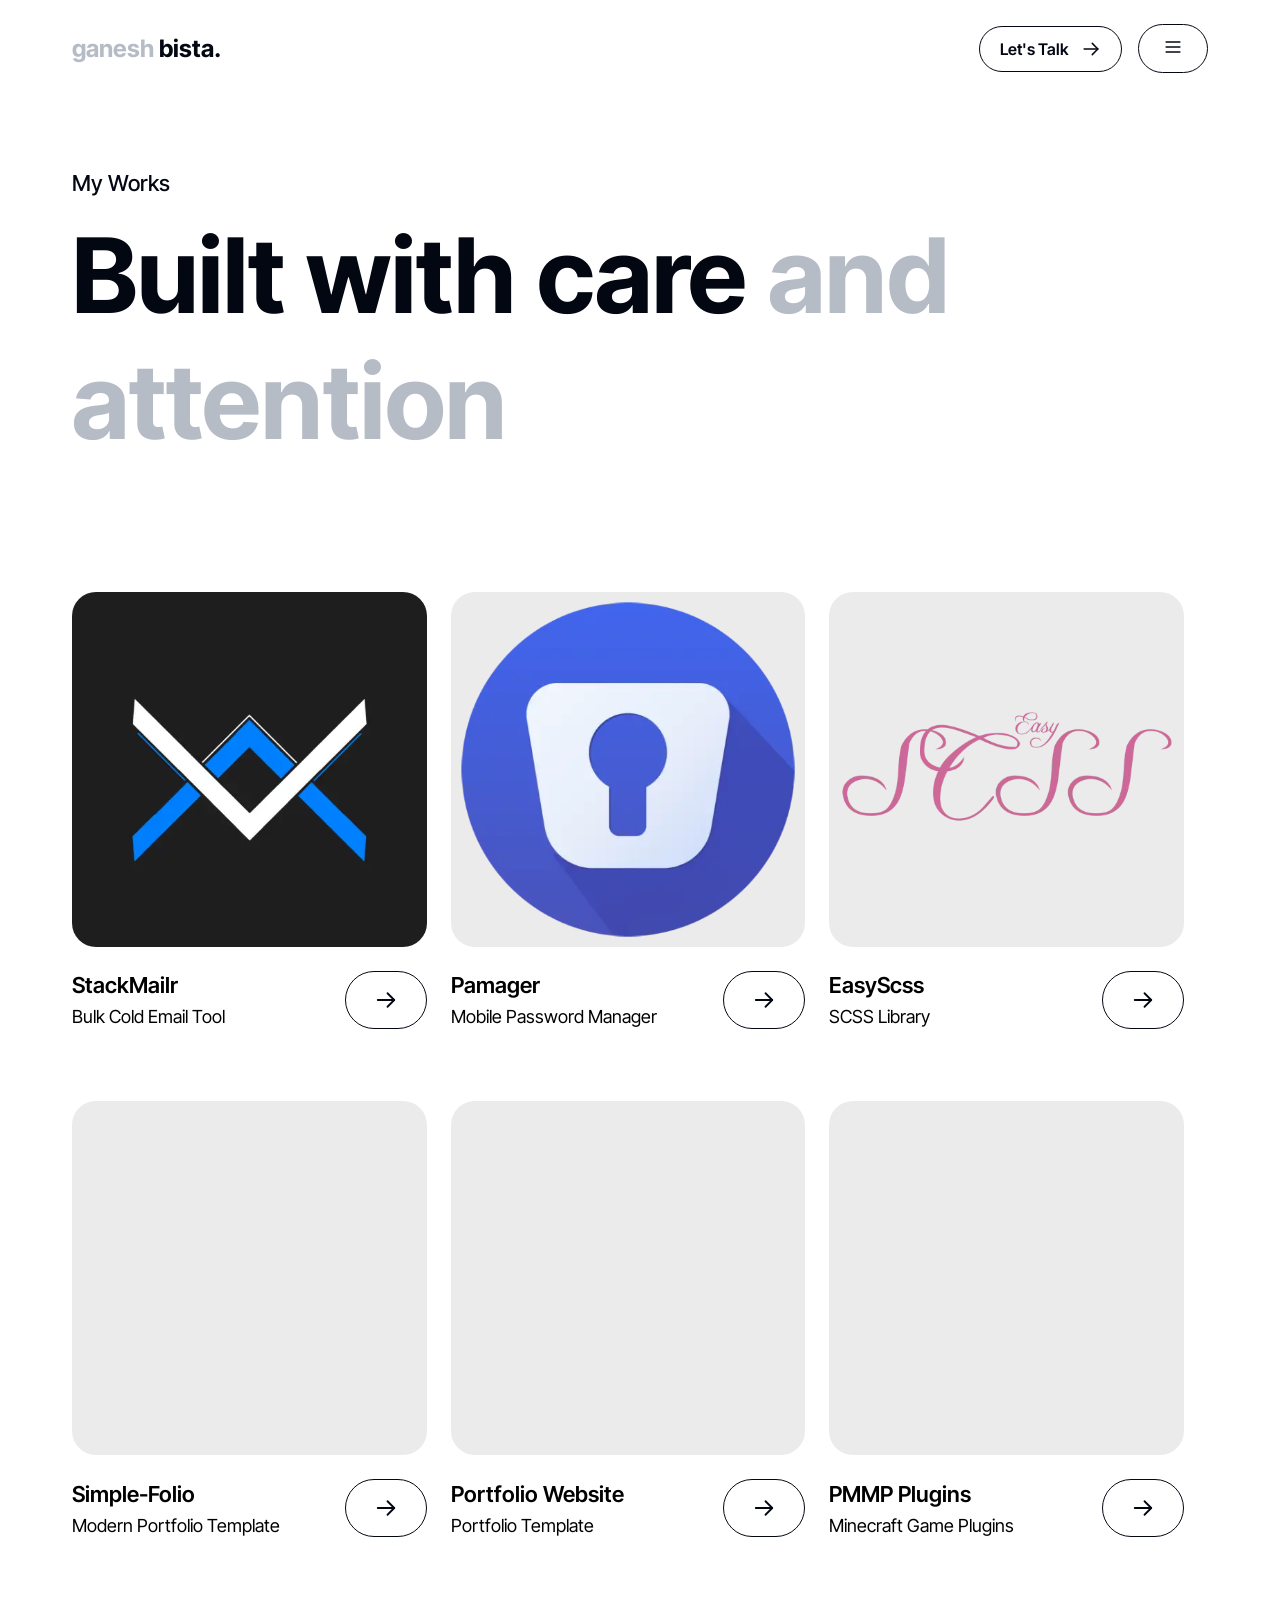
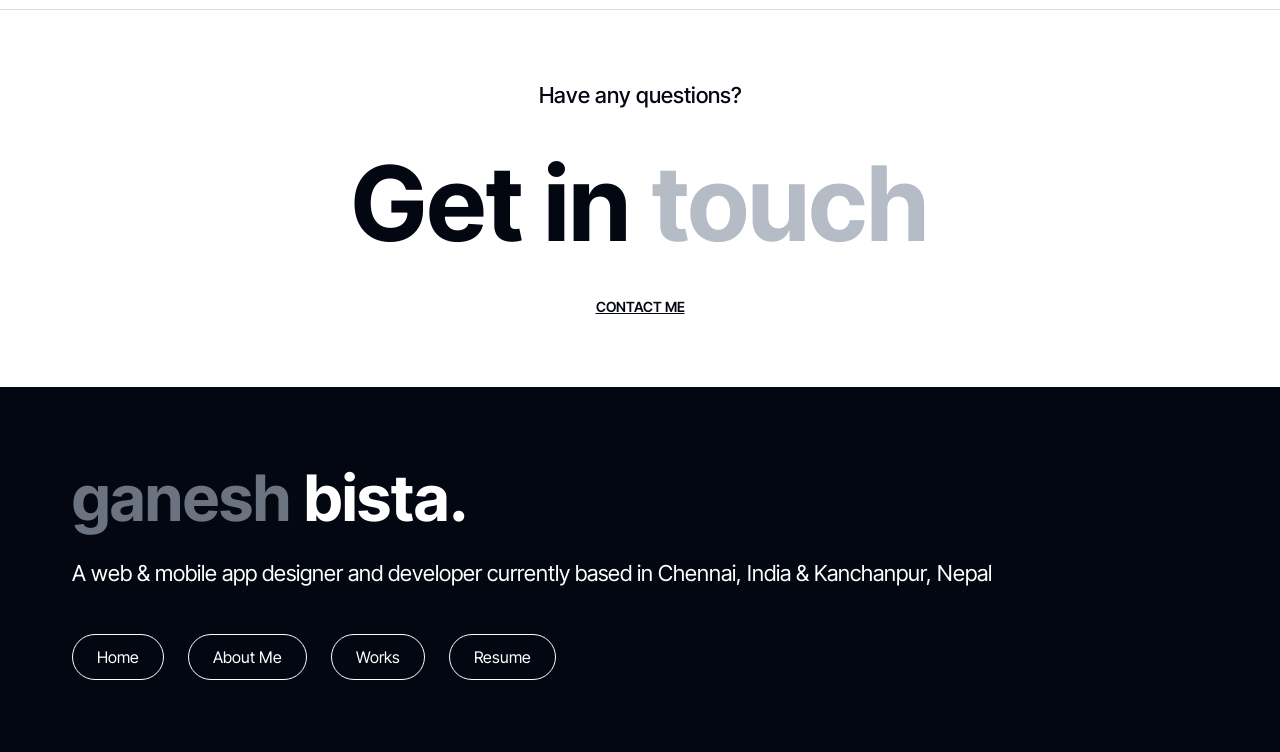
==== commit a0374d2b: "Update index.html" ====
--- a/index.html
+++ b/index.html
@@ -5,11 +5,11 @@
     <meta charset="UTF-8" />
     <meta name="viewport" content="width=device-width, initial-scale=1.0" />
 
-    <title>Ganesh Bista | Full Stack Web & Mobile App Developer</title>
+    <title>Works | Ganesh Bista</title>
 
     <meta
       name="description"
-      content="Ganesh Bista is a full-stack web and mobile app developer based in Chennai, India and Nepal. Building blazing fast, user-focused websites, web apps, and mobile applications."
+      content="Explore the portfolio of Ganesh Bista featuring web development, mobile applications, UI/UX design, branding, and full-stack software projects."
     />
 
     <meta name="author" content="Ganesh Bista" />
@@ -19,21 +19,21 @@
     <meta name="color-scheme" content="light" />
 
     <!-- Canonical -->
-    <link rel="canonical" href="https://ganeshbista.com/" />
+    <link rel="canonical" href="https://ganeshbista.com/works" />
 
     <!-- Favicon -->
-    <link rel="icon" href="./assets/images/favicon.ico" sizes="any" />
+    <link rel="icon" href="/assets/images/favicon.ico" sizes="any" />
     <link rel="icon" type="image/png" href="./assets/images/favicon.png" />
 
     <!-- Open Graph (Facebook, Discord, LinkedIn, WhatsApp, Telegram) -->
     <meta property="og:type" content="website" />
     <meta property="og:site_name" content="Ganesh Bista" />
-    <meta property="og:title" content="Ganesh Bista | Full Stack Developer" />
+    <meta property="og:title" content="Works | Ganesh Bista" />
     <meta
       property="og:description"
-      content="Building blazing fast, user-focused web and mobile applications with modern technologies."
+      content="Explore the portfolio of Ganesh Bista featuring web development, mobile applications, UI/UX design, branding, and full-stack software projects."
     />
-    <meta property="og:url" content="https://ganeshbista.com/" />
+    <meta property="og:url" content="https://ganeshbista.com/works" />
     <meta
       property="og:image"
       content="https://ganeshbista.com/assets/images/embed.png"
@@ -45,10 +45,10 @@
 
     <!-- Twitter / X -->
     <meta name="twitter:card" content="summary_large_image" />
-    <meta name="twitter:title" content="Ganesh Bista | Full Stack Developer" />
+    <meta name="twitter:title" content="Works | Ganesh Bista" />
     <meta
       name="twitter:description"
-      content="Building blazing fast, user-focused web and mobile applications."
+      content="Explore the portfolio of Ganesh Bista featuring web development, mobile applications, UI/UX design, branding, and full-stack software projects."
     />
     <meta
       name="twitter:image"
@@ -73,30 +73,12 @@
     <script type="application/ld+json">
       {
         "@context": "https://schema.org",
-        "@type": "Person",
-        "name": "Ganesh Bista",
-        "url": "https://ganeshbista.com",
-        "jobTitle": "Full Stack Web & Mobile App Developer",
-        "description": "Full-stack developer specializing in web applications, mobile apps, UI/UX design, and modern digital experiences.",
-        "sameAs": [
-          "https://github.com/ganeshbistakaji",
-          "https://github.com/deadbushmc",
-          "https://www.linkedin.com/in/ganesh-bista-444a46316"
-        ],
-        "knowsAbout": [
-          "HTML",
-          "CSS",
-          "JavaScript",
-          "PHP",
-          "React",
-          "React Native",
-          "MySQL",
-          "UI UX Design",
-          "Mobile Development",
-          "Full Stack Development"
-        ]
+        "@type": "WorksPage",
+        "url": "https://ganeshbista.com/works",
+        "name": "Works Ganesh Bista"
       }
     </script>
+    <link rel="stylesheet" href="./assets/style/about.css" />
     <link rel="stylesheet" href="./assets/style/index.css" />
     <link rel="stylesheet" href="./assets/style/global.css" />
   </head>
@@ -421,74 +403,12 @@
         </div>
       </header>
 
-      <section class="section-intro section-boxed">
-        <p class="greetings">Hello! I'm Ganesh.</p>
-        <h1 class="basic-bio">
-          Building blazing fast, user-focused <span>web apps</span>
-        </h1>
-        <div class="contact-page">
-          <a href="./contact.html" class="contact">
-            <span>Let's Talk</span>
-            <svg
-              width="100%"
-              height="100%"
-              viewBox="0 0 20 20"
-              fill="none"
-              xmlns="http://www.w3.org/2000/svg"
-            >
-              <path
-                d="M3.125 10H16.875"
-                stroke="currentColor"
-                stroke-width="1.5"
-                stroke-linecap="round"
-                stroke-linejoin="round"
-              ></path>
-              <path
-                d="M11.25 4.375L16.875 10L11.25 15.625"
-                stroke="currentColor"
-                stroke-width="1.5"
-                stroke-linecap="round"
-                stroke-linejoin="round"
-              ></path>
-            </svg>
-          </a>
-
-          <p class="contact-desc">
-            Harnessing the power of code and design to create digital
-            experiences that make an impact.
-          </p>
-        </div>
+      <section class="section-intro section-boxed" style="padding-bottom: 0px">
+        <p class="greetings">My Works</p>
+        <h1 class="basic-bio">Built with care<span> and attention</span></h1>
       </section>
 
       <section class="section-works section-boxed">
-        <div class="top">
-          <p class="section-title">Selected works</p>
-          <a href="/works" class="works hide-mb">
-            <span>View All Works</span>
-            <svg
-              width="100%"
-              height="100%"
-              viewBox="0 0 20 20"
-              fill="none"
-              xmlns="http://www.w3.org/2000/svg"
-            >
-              <path
-                d="M3.125 10H16.875"
-                stroke="currentColor"
-                stroke-width="1.5"
-                stroke-linecap="round"
-                stroke-linejoin="round"
-              ></path>
-              <path
-                d="M11.25 4.375L16.875 10L11.25 15.625"
-                stroke="currentColor"
-                stroke-width="1.5"
-                stroke-linecap="round"
-                stroke-linejoin="round"
-              ></path>
-            </svg>
-          </a>
-        </div>
         <ul class="all-works">
           <li class="work">
             <a
@@ -535,6 +455,7 @@
               </a>
             </div>
           </li>
+
           <li class="work">
             <a
               href="https://github.com/ganeshbistakaji/Pamager"
@@ -576,6 +497,7 @@
               </a>
             </div>
           </li>
+
           <li class="work">
             <a
               href="https://github.com/ganeshbistakaji/EasySCSS"
@@ -621,201 +543,145 @@
               </a>
             </div>
           </li>
-        </ul>
-        <a href="/works" class="works-mb hide-pc hide-tb">
-          <span>View All Works</span>
-          <svg
-            width="100%"
-            height="100%"
-            viewBox="0 0 20 20"
-            fill="none"
-            xmlns="http://www.w3.org/2000/svg"
-          >
-            <path
-              d="M3.125 10H16.875"
-              stroke="currentColor"
-              stroke-width="1.5"
-              stroke-linecap="round"
-              stroke-linejoin="round"
-            ></path>
-            <path
-              d="M11.25 4.375L16.875 10L11.25 15.625"
-              stroke="currentColor"
-              stroke-width="1.5"
-              stroke-linecap="round"
-              stroke-linejoin="round"
-            ></path>
-          </svg>
-        </a>
-      </section>
-
-      <section class="section-skills section-boxed">
-        <div class="left">
-          <h2 class="skills-heading">
-            Web designer and developer crafting modern, user-focused digital
-            experiences
-          </h2>
-          <p class="skills-desc">
-            Focus on growing your business while I craft a digital presence that
-            is fast, engaging, and designed to stand out from the competition.
-          </p>
-          <a href="/about" class="about">
-            <span>About Me</span>
-            <svg
-              width="100%"
-              height="100%"
-              viewBox="0 0 20 20"
-              fill="none"
-              xmlns="http://www.w3.org/2000/svg"
+
+          <li class="work">
+            <a
+              href="https://github.com/ganeshbistakaji/simple-folio"
+              class="work-img-cont"
             >
-              <path
-                d="M3.125 10H16.875"
-                stroke="currentColor"
-                stroke-width="1.5"
-                stroke-linecap="round"
-                stroke-linejoin="round"
-              ></path>
-              <path
-                d="M11.25 4.375L16.875 10L11.25 15.625"
-                stroke="currentColor"
-                stroke-width="1.5"
-                stroke-linecap="round"
-                stroke-linejoin="round"
-              ></path>
-            </svg>
-          </a>
-        </div>
-        <ul class="skills">
-          <li class="skill">
-            <p class="skill-name">Linux</p>
+              <img
+                src="https://github.com/user-attachments/assets/d802554d-82f1-41d7-8667-c8e65f3a46cd"
+                alt=""
+                class="work-img"
+              />
+            </a>
+            <div class="work-desc">
+              <div class="left">
+                <p class="work-title">Simple-Folio</p>
+                <p class="work-type">Modern Portfolio Template</p>
+              </div>
+              <a
+                href="https://github.com/ganeshbistakaji/simple-folio"
+                class="work-view-more"
+              >
+                <svg
+                  width="100%"
+                  height="100%"
+                  viewBox="0 0 20 20"
+                  fill="none"
+                  xmlns="http://www.w3.org/2000/svg"
+                >
+                  <path
+                    d="M3.125 10H16.875"
+                    stroke="currentColor"
+                    stroke-width="1.5"
+                    stroke-linecap="round"
+                    stroke-linejoin="round"
+                  ></path>
+                  <path
+                    d="M11.25 4.375L16.875 10L11.25 15.625"
+                    stroke="currentColor"
+                    stroke-width="1.5"
+                    stroke-linecap="round"
+                    stroke-linejoin="round"
+                  ></path>
+                </svg>
+              </a>
+            </div>
           </li>
-          <li class="skill">
-            <p class="skill-name">UI/UX Design</p>
+
+          <li class="work">
+            <a
+              href="https://github.com/ganeshbistakaji/PortfolioWebsite"
+              class="work-img-cont"
+            >
+              <img
+                src="https://avatars.githubusercontent.com/u/117885646?v=4"
+                alt=""
+                class="work-img"
+              />
+            </a>
+            <div class="work-desc">
+              <div class="left">
+                <p class="work-title">Portfolio Website</p>
+                <p class="work-type">Portfolio Template</p>
+              </div>
+              <a
+                href="https://github.com/ganeshbistakaji/PortfolioWebsite"
+                class="work-view-more"
+              >
+                <svg
+                  width="100%"
+                  height="100%"
+                  viewBox="0 0 20 20"
+                  fill="none"
+                  xmlns="http://www.w3.org/2000/svg"
+                >
+                  <path
+                    d="M3.125 10H16.875"
+                    stroke="currentColor"
+                    stroke-width="1.5"
+                    stroke-linecap="round"
+                    stroke-linejoin="round"
+                  ></path>
+                  <path
+                    d="M11.25 4.375L16.875 10L11.25 15.625"
+                    stroke="currentColor"
+                    stroke-width="1.5"
+                    stroke-linecap="round"
+                    stroke-linejoin="round"
+                  ></path>
+                </svg>
+              </a>
+            </div>
           </li>
-          <li class="skill">
-            <p class="skill-name">Wordpress CMS</p>
-          </li>
-          <li class="skill">
-            <p class="skill-name">DevOps & Hosting</p>
-          </li>
-          <li class="skill">
-            <p class="skill-name">Mobile Development</p>
-          </li>
-          <li class="skill">
-            <p class="skill-name">Full-Stack Development</p>
+
+          <li class="work">
+            <a
+              href="https://github.com/deadbushmc?tab=repositories"
+              class="work-img-cont"
+            >
+              <img
+                src="https://avatars.githubusercontent.com/u/22548559?s=200&v=4"
+                alt=""
+                class="work-img"
+              />
+            </a>
+            <div class="work-desc">
+              <div class="left">
+                <p class="work-title">PMMP Plugins</p>
+                <p class="work-type">Minecraft Game Plugins</p>
+              </div>
+              <a
+                href="https://github.com/deadbushmc?tab=repositories"
+                class="work-view-more"
+              >
+                <svg
+                  width="100%"
+                  height="100%"
+                  viewBox="0 0 20 20"
+                  fill="none"
+                  xmlns="http://www.w3.org/2000/svg"
+                >
+                  <path
+                    d="M3.125 10H16.875"
+                    stroke="currentColor"
+                    stroke-width="1.5"
+                    stroke-linecap="round"
+                    stroke-linejoin="round"
+                  ></path>
+                  <path
+                    d="M11.25 4.375L16.875 10L11.25 15.625"
+                    stroke="currentColor"
+                    stroke-width="1.5"
+                    stroke-linecap="round"
+                    stroke-linejoin="round"
+                  ></path>
+                </svg>
+              </a>
+            </div>
           </li>
         </ul>
-      </section>
-
-      <section class="section-lang-tool section-full">
-        <ul class="lang-tools">
-          <li class="lang-tool">
-            <img src="./assets/images/skills/html.png" alt="" />
-          </li>
-          <li class="lang-tool">
-            <img src="./assets/images/skills/css.png" alt="" />
-          </li>
-          <li class="lang-tool">
-            <img src="./assets/images/skills/js.png" alt="" />
-          </li>
-          <li class="lang-tool">
-            <img src="./assets/images/skills/php.png" alt="" />
-          </li>
-          <li class="lang-tool">
-            <img src="./assets/images/skills/python.png" alt="" />
-          </li>
-          <li class="lang-tool">
-            <img src="./assets/images/skills/react.png" alt="" />
-          </li>
-          <li class="lang-tool">
-            <img src="./assets/images/skills/expo.png" alt="" />
-          </li>
-          <li class="lang-tool">
-            <img src="./assets/images/skills/react-native.png" alt="" />
-          </li>
-          <li class="lang-tool">
-            <img src="./assets/images/skills/mysql.png" alt="" />
-          </li>
-          <li class="lang-tool">
-            <img src="./assets/images/skills/ubuntu.png" alt="" />
-          </li>
-          <li class="lang-tool">
-            <img src="./assets/images/skills/debian.webp" alt="" />
-          </li>
-          <li class="lang-tool">
-            <img src="./assets/images/skills/vscode.png" alt="" />
-          </li>
-          <li class="lang-tool">
-            <img src="./assets/images/skills/xampp.png" alt="" />
-          </li>
-          <li class="lang-tool">
-            <img src="./assets/images/skills/figma.webp" alt="" />
-          </li>
-        </ul>
-        <ul class="lang-tools" aria-hidden>
-          <li class="lang-tool">
-            <img src="./assets/images/skills/html.png" alt="" />
-          </li>
-          <li class="lang-tool">
-            <img src="./assets/images/skills/css.png" alt="" />
-          </li>
-          <li class="lang-tool">
-            <img src="./assets/images/skills/js.png" alt="" />
-          </li>
-          <li class="lang-tool">
-            <img src="./assets/images/skills/php.png" alt="" />
-          </li>
-          <li class="lang-tool">
-            <img src="./assets/images/skills/python.png" alt="" />
-          </li>
-          <li class="lang-tool">
-            <img src="./assets/images/skills/react.png" alt="" />
-          </li>
-          <li class="lang-tool">
-            <img src="./assets/images/skills/expo.png" alt="" />
-          </li>
-          <li class="lang-tool">
-            <img src="./assets/images/skills/react-native.png" alt="" />
-          </li>
-          <li class="lang-tool">
-            <img src="./assets/images/skills/mysql.png" alt="" />
-          </li>
-          <li class="lang-tool">
-            <img src="./assets/images/skills/ubuntu.png" alt="" />
-          </li>
-          <li class="lang-tool">
-            <img src="./assets/images/skills/debian.webp" alt="" />
-          </li>
-          <li class="lang-tool">
-            <img src="./assets/images/skills/vscode.png" alt="" />
-          </li>
-          <li class="lang-tool">
-            <img src="./assets/images/skills/xampp.png" alt="" />
-          </li>
-          <li class="lang-tool">
-            <img src="./assets/images/skills/figma.webp" alt="" />
-          </li>
-        </ul>
-      </section>
-
-      <section class="section-recognition section-boxed">
-        <div class="inner-section">
-          <div class="left">
-            <h4 class="recognition-main-title">Awards & Recognition</h4>
-          </div>
-          <div class="right">
-            <div class="recognition">
-              <h4 class="recognition-title">Bright Spark</h4>
-              <p class="recognition-type">2025 - RR Donnelley</p>
-            </div>
-            <div class="recognition-divider"></div>
-            <div class="recognition">
-              <h4 class="recognition-title">Coming Soon</h4>
-              <p class="recognition-type">XXXX - XXXX</p>
-            </div>
-            <!-- <div class="recognition-divider"></div> -->
-          </div>
-        </div>
       </section>
 
       <section class="section-divider section-full"></section>
--- a/assets/style/about.css
+++ b/assets/style/about.css
@@ -0,0 +1,205 @@
+@import url("https://fonts.googleapis.com/css2?family=Inter+Tight:ital,wght@0,100..900;1,100..900&display=swap");
+.section-about,
+.section-exp {
+  display: flex;
+  flex-direction: column;
+}
+
+.section-about .top {
+  flex: 1;
+}
+.section-about .top .subtitle {
+  margin-bottom: 16px;
+  color: #030712;
+  font-size: 22px;
+  font-weight: 500;
+}
+.section-about .bottom {
+  flex: 1;
+  display: flex;
+}
+.section-about .bottom .heading {
+  color: #030712;
+  font-weight: 700;
+}
+.section-about .bottom .heading span {
+  color: #B6BCC6;
+}
+.section-about .bottom .desc {
+  color: #374151;
+  font-size: 22px;
+  font-weight: 400;
+}
+.section-about .bottom .contact {
+  padding: 24px 48px;
+  font-size: 22px;
+  font-weight: 600;
+  display: flex;
+  align-items: center;
+  gap: 12px;
+  color: #ffffff;
+  border: 1px solid #030712;
+  background-color: #030712;
+  border-radius: 1000px;
+  transition: all 0.2s ease;
+}
+.section-about .bottom .contact svg {
+  width: 28px;
+  height: 28px;
+}
+.section-about .bottom .contact svg path {
+  stroke: #ffffff;
+  transition: all 0.2s ease;
+}
+.section-about .bottom .contact:hover {
+  color: #030712;
+  background-color: #ffffff;
+  gap: 16px;
+}
+.section-about .bottom .contact:hover svg path {
+  stroke: #030712;
+}
+.section-about .banner-me img.me {
+  width: 100%;
+  height: auto;
+  border-radius: 24px;
+}
+
+.section-exp .exp-title {
+  font-weight: 600;
+  color: #030712;
+}
+.section-exp .exps {
+  list-style-type: none;
+}
+.section-exp .exps .exp:first-child {
+  border-top: 1px solid #B6BCC6;
+}
+.section-exp .exps .exp {
+  border-bottom: 1px solid #B6BCC6;
+  display: flex;
+  align-items: flex-end;
+  justify-content: space-between;
+}
+.section-exp .exps .exp .left .desg {
+  font-size: 22px;
+  font-weight: 600;
+  margin-bottom: 12px;
+  color: #030712;
+}
+.section-exp .exps .exp .left .company {
+  font-size: 18px;
+  font-weight: 400;
+  color: #374151;
+}
+.section-exp .exps .exp .timeline {
+  font-size: 18px;
+  font-weight: 400;
+  color: #374151;
+}
+
+@media only screen and (min-width: 1025px) {
+  .section-about .bottom {
+    gap: 76px;
+  }
+  .section-about .bottom .heading {
+    font-size: 104px;
+    width: 100%;
+  }
+  .section-about .bottom .right {
+    padding-top: 32px;
+    display: flex;
+    flex-direction: column;
+    justify-content: space-between;
+  }
+  .section-about .bottom .right .contact {
+    width: -moz-max-content;
+    width: max-content;
+    margin-left: auto;
+  }
+  .section-about .banner-me {
+    padding-top: 56px;
+  }
+  .section-exp {
+    gap: 48px;
+  }
+  .section-exp .exp-title {
+    font-size: 40px;
+  }
+  .section-exp .exps {
+    list-style-type: none;
+  }
+  .section-exp .exps .exp {
+    padding: 40px 0px 24px 0px;
+  }
+}
+@media only screen and (min-width: 768px) and (max-width: 1024px) {
+  .section-about .bottom {
+    gap: 32px;
+    flex-direction: column;
+  }
+  .section-about .bottom .heading {
+    font-size: 104px;
+  }
+  .section-about .bottom .right {
+    display: flex;
+    flex-direction: column;
+    gap: 32px;
+  }
+  .section-about .bottom .right .contact {
+    width: -moz-max-content;
+    width: max-content;
+    margin-left: auto;
+  }
+  .section-about .banner-me {
+    padding-top: 32px;
+  }
+  .section-exp {
+    gap: 48px;
+  }
+  .section-exp .exp-title {
+    font-size: 40px;
+  }
+  .section-exp .exps {
+    list-style-type: none;
+  }
+  .section-exp .exps .exp {
+    padding: 40px 0px 24px 0px;
+  }
+}
+@media only screen and (max-width: 767px) {
+  .section-about .bottom {
+    gap: 32px;
+    flex-direction: column;
+  }
+  .section-about .bottom .heading {
+    font-size: 60px;
+  }
+  .section-about .bottom .right {
+    display: flex;
+    flex-direction: column;
+    gap: 32px;
+  }
+  .section-about .bottom .right .contact {
+    width: 100%;
+    justify-content: center;
+  }
+  .section-about .banner-me {
+    padding-top: 32px;
+  }
+  .section-exp {
+    gap: 40px;
+  }
+  .section-exp .exp-title {
+    font-size: 28px;
+  }
+  .section-exp .exps {
+    list-style-type: none;
+  }
+  .section-exp .exps .exp {
+    flex-direction: column;
+    align-items: flex-start;
+    gap: 24px;
+    padding: 24px 0px 24px 0px;
+  }
+}/*# sourceMappingURL=about.css.map */
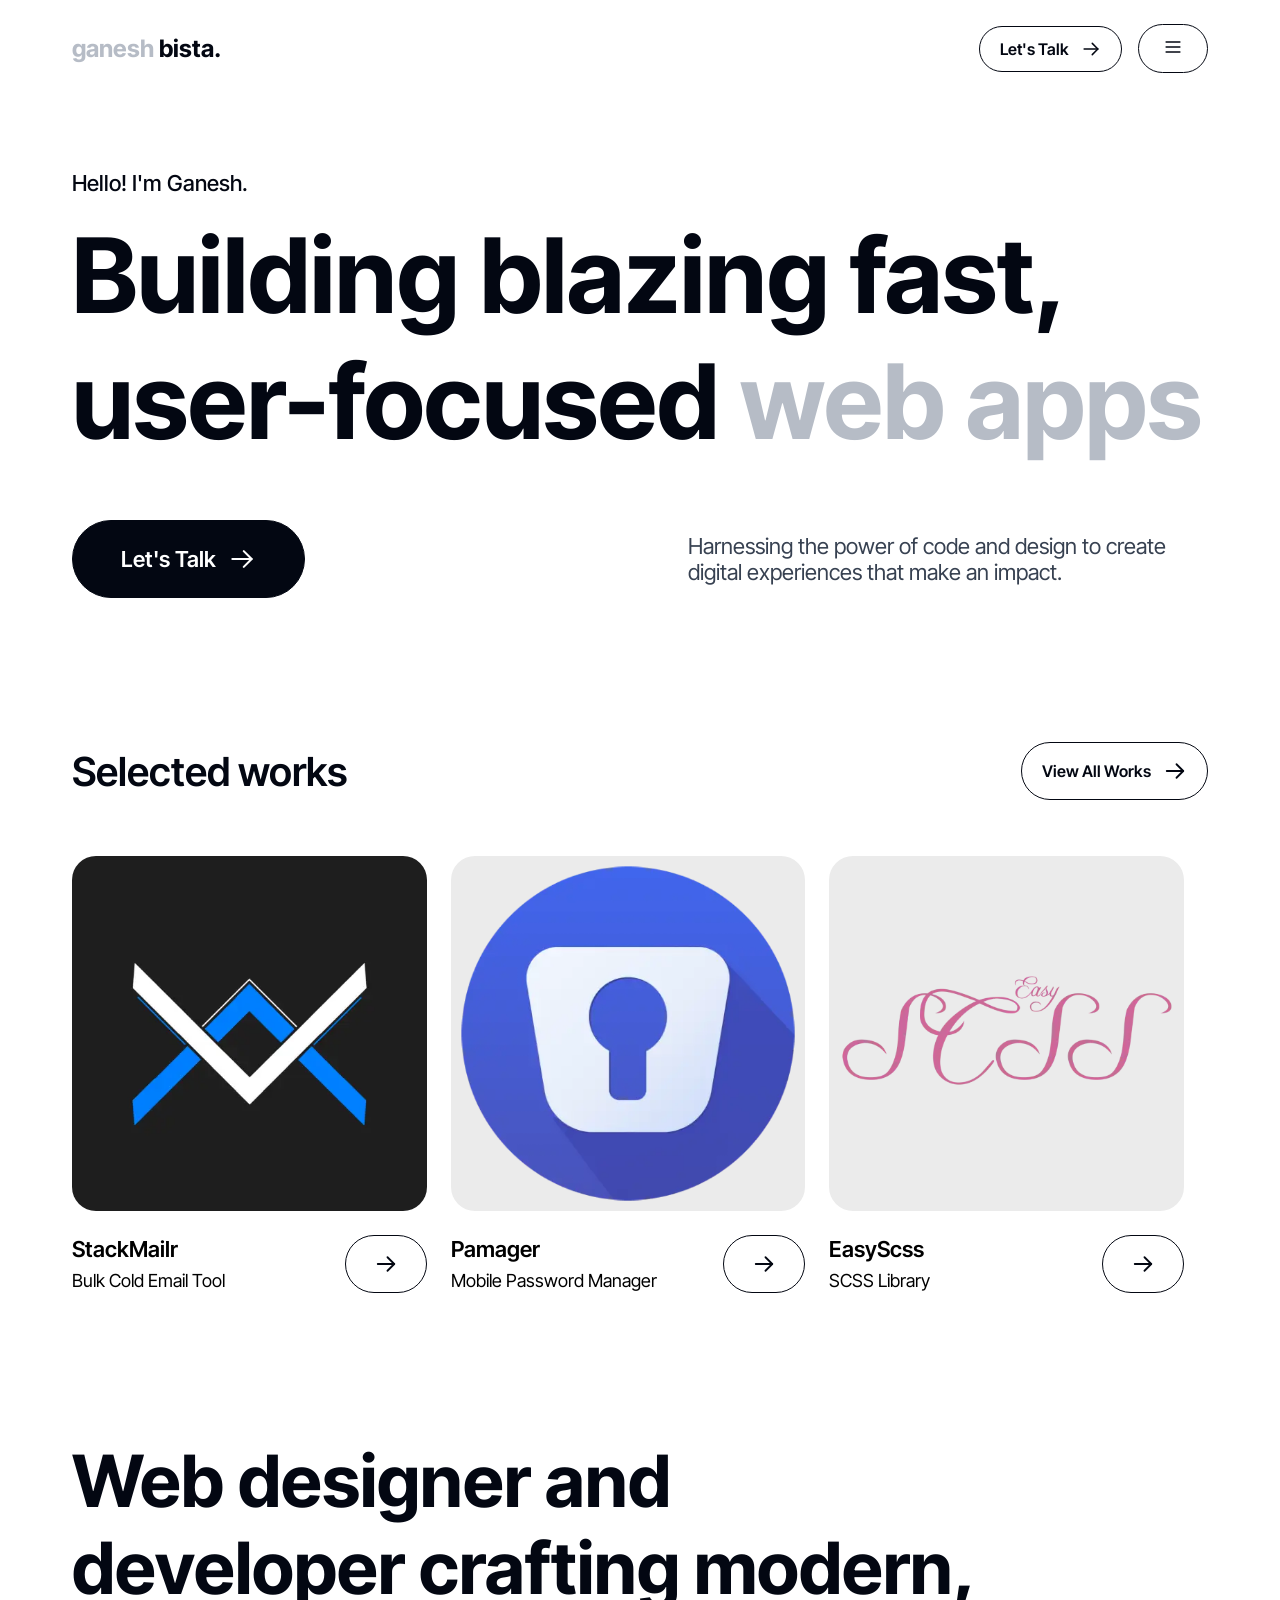
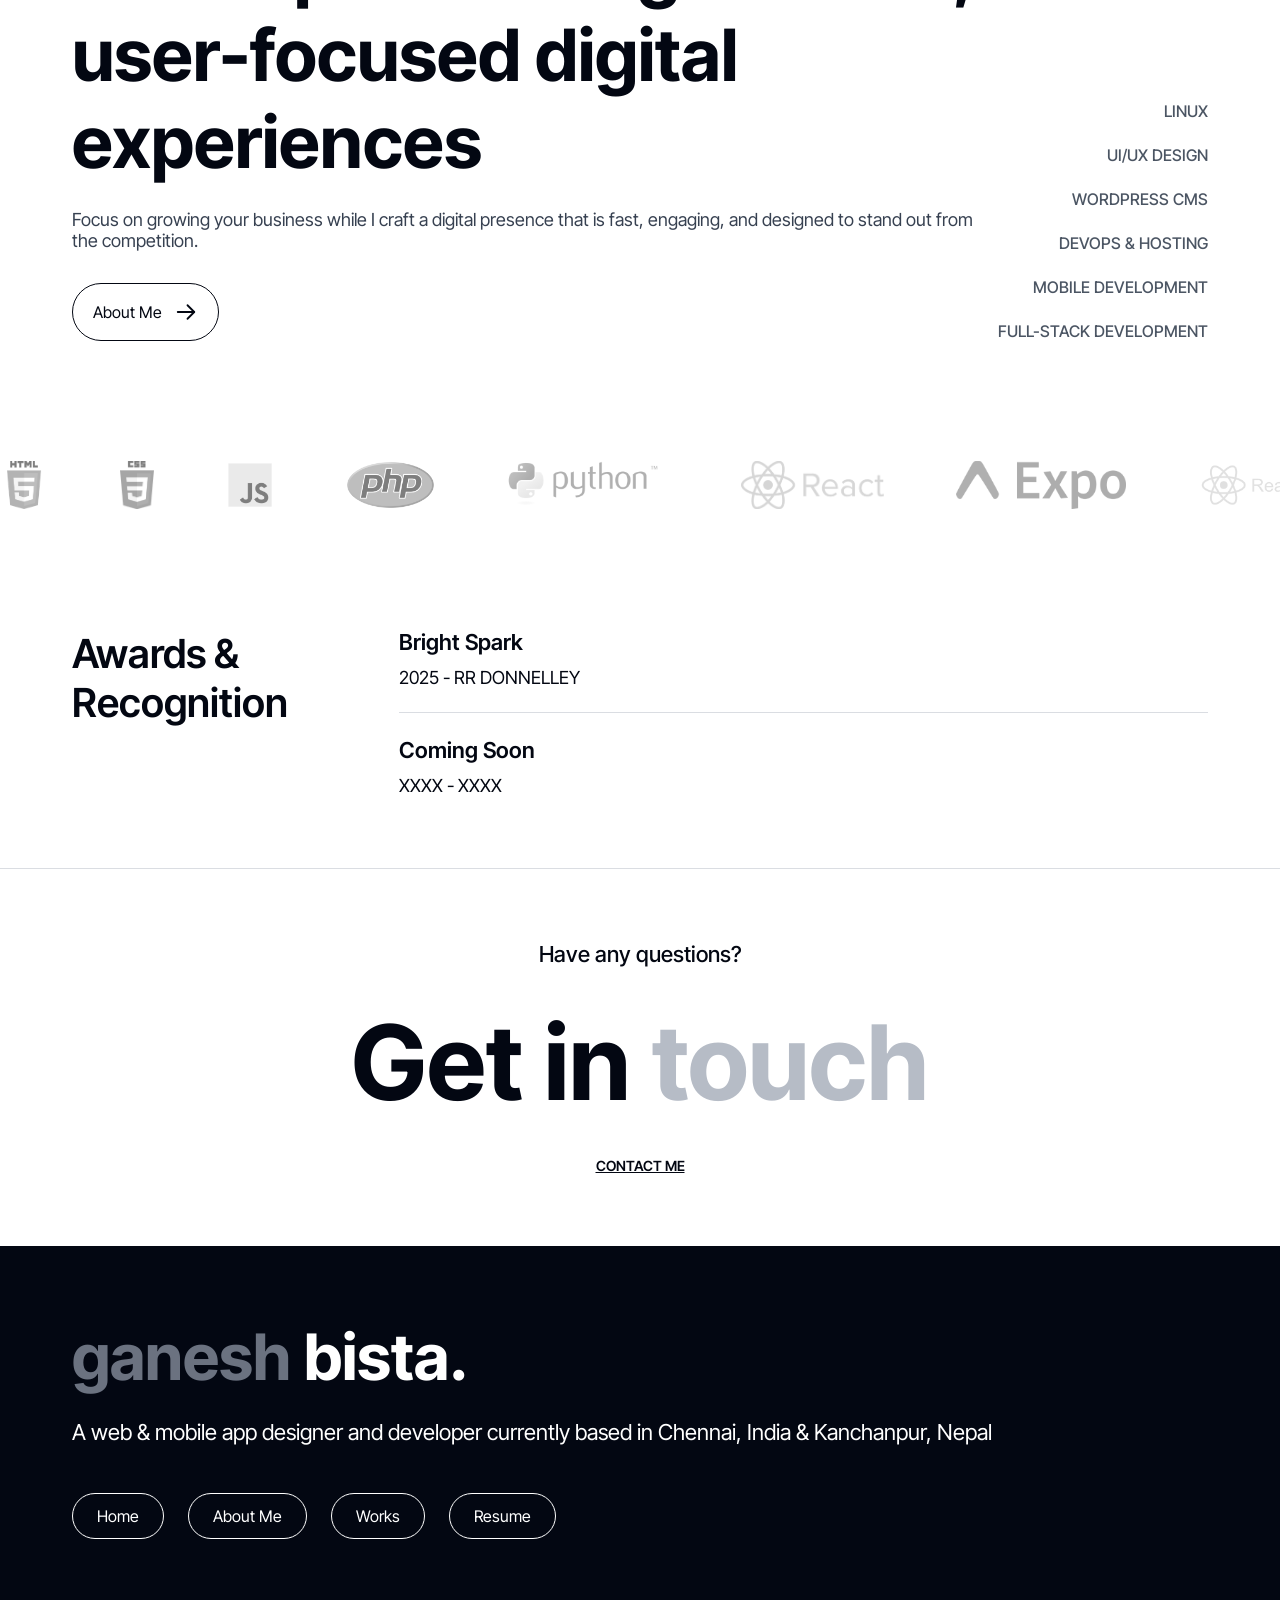
==== commit ec062bfc: "Update index.html" ====
--- a/index.html
+++ b/index.html
@@ -5,11 +5,11 @@
     <meta charset="UTF-8" />
     <meta name="viewport" content="width=device-width, initial-scale=1.0" />
 
-    <title>Works | Ganesh Bista</title>
+    <title>Ganesh Bista | Full Stack Web & Mobile App Developer</title>
 
     <meta
       name="description"
-      content="Explore the portfolio of Ganesh Bista featuring web development, mobile applications, UI/UX design, branding, and full-stack software projects."
+      content="Ganesh Bista is a full-stack web and mobile app developer based in Chennai, India and Nepal. Building blazing fast, user-focused websites, web apps, and mobile applications."
     />
 
     <meta name="author" content="Ganesh Bista" />
@@ -19,21 +19,21 @@
     <meta name="color-scheme" content="light" />
 
     <!-- Canonical -->
-    <link rel="canonical" href="https://ganeshbista.com/works" />
+    <link rel="canonical" href="https://ganeshbista.com/" />
 
     <!-- Favicon -->
-    <link rel="icon" href="/assets/images/favicon.ico" sizes="any" />
+    <link rel="icon" href="./assets/images/favicon.ico" sizes="any" />
     <link rel="icon" type="image/png" href="./assets/images/favicon.png" />
 
     <!-- Open Graph (Facebook, Discord, LinkedIn, WhatsApp, Telegram) -->
     <meta property="og:type" content="website" />
     <meta property="og:site_name" content="Ganesh Bista" />
-    <meta property="og:title" content="Works | Ganesh Bista" />
+    <meta property="og:title" content="Ganesh Bista | Full Stack Developer" />
     <meta
       property="og:description"
-      content="Explore the portfolio of Ganesh Bista featuring web development, mobile applications, UI/UX design, branding, and full-stack software projects."
+      content="Building blazing fast, user-focused web and mobile applications with modern technologies."
     />
-    <meta property="og:url" content="https://ganeshbista.com/works" />
+    <meta property="og:url" content="https://ganeshbista.com/" />
     <meta
       property="og:image"
       content="https://ganeshbista.com/assets/images/embed.png"
@@ -45,10 +45,10 @@
 
     <!-- Twitter / X -->
     <meta name="twitter:card" content="summary_large_image" />
-    <meta name="twitter:title" content="Works | Ganesh Bista" />
+    <meta name="twitter:title" content="Ganesh Bista | Full Stack Developer" />
     <meta
       name="twitter:description"
-      content="Explore the portfolio of Ganesh Bista featuring web development, mobile applications, UI/UX design, branding, and full-stack software projects."
+      content="Building blazing fast, user-focused web and mobile applications."
     />
     <meta
       name="twitter:image"
@@ -73,12 +73,30 @@
     <script type="application/ld+json">
       {
         "@context": "https://schema.org",
-        "@type": "WorksPage",
-        "url": "https://ganeshbista.com/works",
-        "name": "Works Ganesh Bista"
+        "@type": "Person",
+        "name": "Ganesh Bista",
+        "url": "https://ganeshbista.com",
+        "jobTitle": "Full Stack Web & Mobile App Developer",
+        "description": "Full-stack developer specializing in web applications, mobile apps, UI/UX design, and modern digital experiences.",
+        "sameAs": [
+          "https://github.com/ganeshbistakaji",
+          "https://github.com/deadbushmc",
+          "https://www.linkedin.com/in/ganesh-bista-444a46316"
+        ],
+        "knowsAbout": [
+          "HTML",
+          "CSS",
+          "JavaScript",
+          "PHP",
+          "React",
+          "React Native",
+          "MySQL",
+          "UI UX Design",
+          "Mobile Development",
+          "Full Stack Development"
+        ]
       }
     </script>
-    <link rel="stylesheet" href="./assets/style/about.css" />
     <link rel="stylesheet" href="./assets/style/index.css" />
     <link rel="stylesheet" href="./assets/style/global.css" />
   </head>
@@ -403,12 +421,74 @@
         </div>
       </header>
 
-      <section class="section-intro section-boxed" style="padding-bottom: 0px">
-        <p class="greetings">My Works</p>
-        <h1 class="basic-bio">Built with care<span> and attention</span></h1>
+      <section class="section-intro section-boxed">
+        <p class="greetings">Hello! I'm Ganesh.</p>
+        <h1 class="basic-bio">
+          Building blazing fast, user-focused <span>web apps</span>
+        </h1>
+        <div class="contact-page">
+          <a href="./contact.html" class="contact">
+            <span>Let's Talk</span>
+            <svg
+              width="100%"
+              height="100%"
+              viewBox="0 0 20 20"
+              fill="none"
+              xmlns="http://www.w3.org/2000/svg"
+            >
+              <path
+                d="M3.125 10H16.875"
+                stroke="currentColor"
+                stroke-width="1.5"
+                stroke-linecap="round"
+                stroke-linejoin="round"
+              ></path>
+              <path
+                d="M11.25 4.375L16.875 10L11.25 15.625"
+                stroke="currentColor"
+                stroke-width="1.5"
+                stroke-linecap="round"
+                stroke-linejoin="round"
+              ></path>
+            </svg>
+          </a>
+
+          <p class="contact-desc">
+            Harnessing the power of code and design to create digital
+            experiences that make an impact.
+          </p>
+        </div>
       </section>
 
       <section class="section-works section-boxed">
+        <div class="top">
+          <p class="section-title">Selected works</p>
+          <a href="/works.html" class="works hide-mb">
+            <span>View All Works</span>
+            <svg
+              width="100%"
+              height="100%"
+              viewBox="0 0 20 20"
+              fill="none"
+              xmlns="http://www.w3.org/2000/svg"
+            >
+              <path
+                d="M3.125 10H16.875"
+                stroke="currentColor"
+                stroke-width="1.5"
+                stroke-linecap="round"
+                stroke-linejoin="round"
+              ></path>
+              <path
+                d="M11.25 4.375L16.875 10L11.25 15.625"
+                stroke="currentColor"
+                stroke-width="1.5"
+                stroke-linecap="round"
+                stroke-linejoin="round"
+              ></path>
+            </svg>
+          </a>
+        </div>
         <ul class="all-works">
           <li class="work">
             <a
@@ -455,7 +535,6 @@
               </a>
             </div>
           </li>
-
           <li class="work">
             <a
               href="https://github.com/ganeshbistakaji/Pamager"
@@ -497,7 +576,6 @@
               </a>
             </div>
           </li>
-
           <li class="work">
             <a
               href="https://github.com/ganeshbistakaji/EasySCSS"
@@ -543,145 +621,201 @@
               </a>
             </div>
           </li>
-
-          <li class="work">
-            <a
-              href="https://github.com/ganeshbistakaji/simple-folio"
-              class="work-img-cont"
+        </ul>
+        <a href="/works.html" class="works-mb hide-pc hide-tb">
+          <span>View All Works</span>
+          <svg
+            width="100%"
+            height="100%"
+            viewBox="0 0 20 20"
+            fill="none"
+            xmlns="http://www.w3.org/2000/svg"
+          >
+            <path
+              d="M3.125 10H16.875"
+              stroke="currentColor"
+              stroke-width="1.5"
+              stroke-linecap="round"
+              stroke-linejoin="round"
+            ></path>
+            <path
+              d="M11.25 4.375L16.875 10L11.25 15.625"
+              stroke="currentColor"
+              stroke-width="1.5"
+              stroke-linecap="round"
+              stroke-linejoin="round"
+            ></path>
+          </svg>
+        </a>
+      </section>
+
+      <section class="section-skills section-boxed">
+        <div class="left">
+          <h2 class="skills-heading">
+            Web designer and developer crafting modern, user-focused digital
+            experiences
+          </h2>
+          <p class="skills-desc">
+            Focus on growing your business while I craft a digital presence that
+            is fast, engaging, and designed to stand out from the competition.
+          </p>
+          <a href="/about" class="about">
+            <span>About Me</span>
+            <svg
+              width="100%"
+              height="100%"
+              viewBox="0 0 20 20"
+              fill="none"
+              xmlns="http://www.w3.org/2000/svg"
             >
-              <img
-                src="https://github.com/user-attachments/assets/d802554d-82f1-41d7-8667-c8e65f3a46cd"
-                alt=""
-                class="work-img"
-              />
-            </a>
-            <div class="work-desc">
-              <div class="left">
-                <p class="work-title">Simple-Folio</p>
-                <p class="work-type">Modern Portfolio Template</p>
-              </div>
-              <a
-                href="https://github.com/ganeshbistakaji/simple-folio"
-                class="work-view-more"
-              >
-                <svg
-                  width="100%"
-                  height="100%"
-                  viewBox="0 0 20 20"
-                  fill="none"
-                  xmlns="http://www.w3.org/2000/svg"
-                >
-                  <path
-                    d="M3.125 10H16.875"
-                    stroke="currentColor"
-                    stroke-width="1.5"
-                    stroke-linecap="round"
-                    stroke-linejoin="round"
-                  ></path>
-                  <path
-                    d="M11.25 4.375L16.875 10L11.25 15.625"
-                    stroke="currentColor"
-                    stroke-width="1.5"
-                    stroke-linecap="round"
-                    stroke-linejoin="round"
-                  ></path>
-                </svg>
-              </a>
+              <path
+                d="M3.125 10H16.875"
+                stroke="currentColor"
+                stroke-width="1.5"
+                stroke-linecap="round"
+                stroke-linejoin="round"
+              ></path>
+              <path
+                d="M11.25 4.375L16.875 10L11.25 15.625"
+                stroke="currentColor"
+                stroke-width="1.5"
+                stroke-linecap="round"
+                stroke-linejoin="round"
+              ></path>
+            </svg>
+          </a>
+        </div>
+        <ul class="skills">
+          <li class="skill">
+            <p class="skill-name">Linux</p>
+          </li>
+          <li class="skill">
+            <p class="skill-name">UI/UX Design</p>
+          </li>
+          <li class="skill">
+            <p class="skill-name">Wordpress CMS</p>
+          </li>
+          <li class="skill">
+            <p class="skill-name">DevOps & Hosting</p>
+          </li>
+          <li class="skill">
+            <p class="skill-name">Mobile Development</p>
+          </li>
+          <li class="skill">
+            <p class="skill-name">Full-Stack Development</p>
+          </li>
+        </ul>
+      </section>
+
+      <section class="section-lang-tool section-full">
+        <ul class="lang-tools">
+          <li class="lang-tool">
+            <img src="./assets/images/skills/html.png" alt="" />
+          </li>
+          <li class="lang-tool">
+            <img src="./assets/images/skills/css.png" alt="" />
+          </li>
+          <li class="lang-tool">
+            <img src="./assets/images/skills/js.png" alt="" />
+          </li>
+          <li class="lang-tool">
+            <img src="./assets/images/skills/php.png" alt="" />
+          </li>
+          <li class="lang-tool">
+            <img src="./assets/images/skills/python.png" alt="" />
+          </li>
+          <li class="lang-tool">
+            <img src="./assets/images/skills/react.png" alt="" />
+          </li>
+          <li class="lang-tool">
+            <img src="./assets/images/skills/expo.png" alt="" />
+          </li>
+          <li class="lang-tool">
+            <img src="./assets/images/skills/react-native.png" alt="" />
+          </li>
+          <li class="lang-tool">
+            <img src="./assets/images/skills/mysql.png" alt="" />
+          </li>
+          <li class="lang-tool">
+            <img src="./assets/images/skills/ubuntu.png" alt="" />
+          </li>
+          <li class="lang-tool">
+            <img src="./assets/images/skills/debian.webp" alt="" />
+          </li>
+          <li class="lang-tool">
+            <img src="./assets/images/skills/vscode.png" alt="" />
+          </li>
+          <li class="lang-tool">
+            <img src="./assets/images/skills/xampp.png" alt="" />
+          </li>
+          <li class="lang-tool">
+            <img src="./assets/images/skills/figma.webp" alt="" />
+          </li>
+        </ul>
+        <ul class="lang-tools" aria-hidden>
+          <li class="lang-tool">
+            <img src="./assets/images/skills/html.png" alt="" />
+          </li>
+          <li class="lang-tool">
+            <img src="./assets/images/skills/css.png" alt="" />
+          </li>
+          <li class="lang-tool">
+            <img src="./assets/images/skills/js.png" alt="" />
+          </li>
+          <li class="lang-tool">
+            <img src="./assets/images/skills/php.png" alt="" />
+          </li>
+          <li class="lang-tool">
+            <img src="./assets/images/skills/python.png" alt="" />
+          </li>
+          <li class="lang-tool">
+            <img src="./assets/images/skills/react.png" alt="" />
+          </li>
+          <li class="lang-tool">
+            <img src="./assets/images/skills/expo.png" alt="" />
+          </li>
+          <li class="lang-tool">
+            <img src="./assets/images/skills/react-native.png" alt="" />
+          </li>
+          <li class="lang-tool">
+            <img src="./assets/images/skills/mysql.png" alt="" />
+          </li>
+          <li class="lang-tool">
+            <img src="./assets/images/skills/ubuntu.png" alt="" />
+          </li>
+          <li class="lang-tool">
+            <img src="./assets/images/skills/debian.webp" alt="" />
+          </li>
+          <li class="lang-tool">
+            <img src="./assets/images/skills/vscode.png" alt="" />
+          </li>
+          <li class="lang-tool">
+            <img src="./assets/images/skills/xampp.png" alt="" />
+          </li>
+          <li class="lang-tool">
+            <img src="./assets/images/skills/figma.webp" alt="" />
+          </li>
+        </ul>
+      </section>
+
+      <section class="section-recognition section-boxed">
+        <div class="inner-section">
+          <div class="left">
+            <h4 class="recognition-main-title">Awards & Recognition</h4>
+          </div>
+          <div class="right">
+            <div class="recognition">
+              <h4 class="recognition-title">Bright Spark</h4>
+              <p class="recognition-type">2025 - RR Donnelley</p>
             </div>
-          </li>
-
-          <li class="work">
-            <a
-              href="https://github.com/ganeshbistakaji/PortfolioWebsite"
-              class="work-img-cont"
-            >
-              <img
-                src="https://avatars.githubusercontent.com/u/117885646?v=4"
-                alt=""
-                class="work-img"
-              />
-            </a>
-            <div class="work-desc">
-              <div class="left">
-                <p class="work-title">Portfolio Website</p>
-                <p class="work-type">Portfolio Template</p>
-              </div>
-              <a
-                href="https://github.com/ganeshbistakaji/PortfolioWebsite"
-                class="work-view-more"
-              >
-                <svg
-                  width="100%"
-                  height="100%"
-                  viewBox="0 0 20 20"
-                  fill="none"
-                  xmlns="http://www.w3.org/2000/svg"
-                >
-                  <path
-                    d="M3.125 10H16.875"
-                    stroke="currentColor"
-                    stroke-width="1.5"
-                    stroke-linecap="round"
-                    stroke-linejoin="round"
-                  ></path>
-                  <path
-                    d="M11.25 4.375L16.875 10L11.25 15.625"
-                    stroke="currentColor"
-                    stroke-width="1.5"
-                    stroke-linecap="round"
-                    stroke-linejoin="round"
-                  ></path>
-                </svg>
-              </a>
+            <div class="recognition-divider"></div>
+            <div class="recognition">
+              <h4 class="recognition-title">Coming Soon</h4>
+              <p class="recognition-type">XXXX - XXXX</p>
             </div>
-          </li>
-
-          <li class="work">
-            <a
-              href="https://github.com/deadbushmc?tab=repositories"
-              class="work-img-cont"
-            >
-              <img
-                src="https://avatars.githubusercontent.com/u/22548559?s=200&v=4"
-                alt=""
-                class="work-img"
-              />
-            </a>
-            <div class="work-desc">
-              <div class="left">
-                <p class="work-title">PMMP Plugins</p>
-                <p class="work-type">Minecraft Game Plugins</p>
-              </div>
-              <a
-                href="https://github.com/deadbushmc?tab=repositories"
-                class="work-view-more"
-              >
-                <svg
-                  width="100%"
-                  height="100%"
-                  viewBox="0 0 20 20"
-                  fill="none"
-                  xmlns="http://www.w3.org/2000/svg"
-                >
-                  <path
-                    d="M3.125 10H16.875"
-                    stroke="currentColor"
-                    stroke-width="1.5"
-                    stroke-linecap="round"
-                    stroke-linejoin="round"
-                  ></path>
-                  <path
-                    d="M11.25 4.375L16.875 10L11.25 15.625"
-                    stroke="currentColor"
-                    stroke-width="1.5"
-                    stroke-linecap="round"
-                    stroke-linejoin="round"
-                  ></path>
-                </svg>
-              </a>
-            </div>
-          </li>
-        </ul>
+            <!-- <div class="recognition-divider"></div> -->
+          </div>
+        </div>
       </section>
 
       <section class="section-divider section-full"></section>
